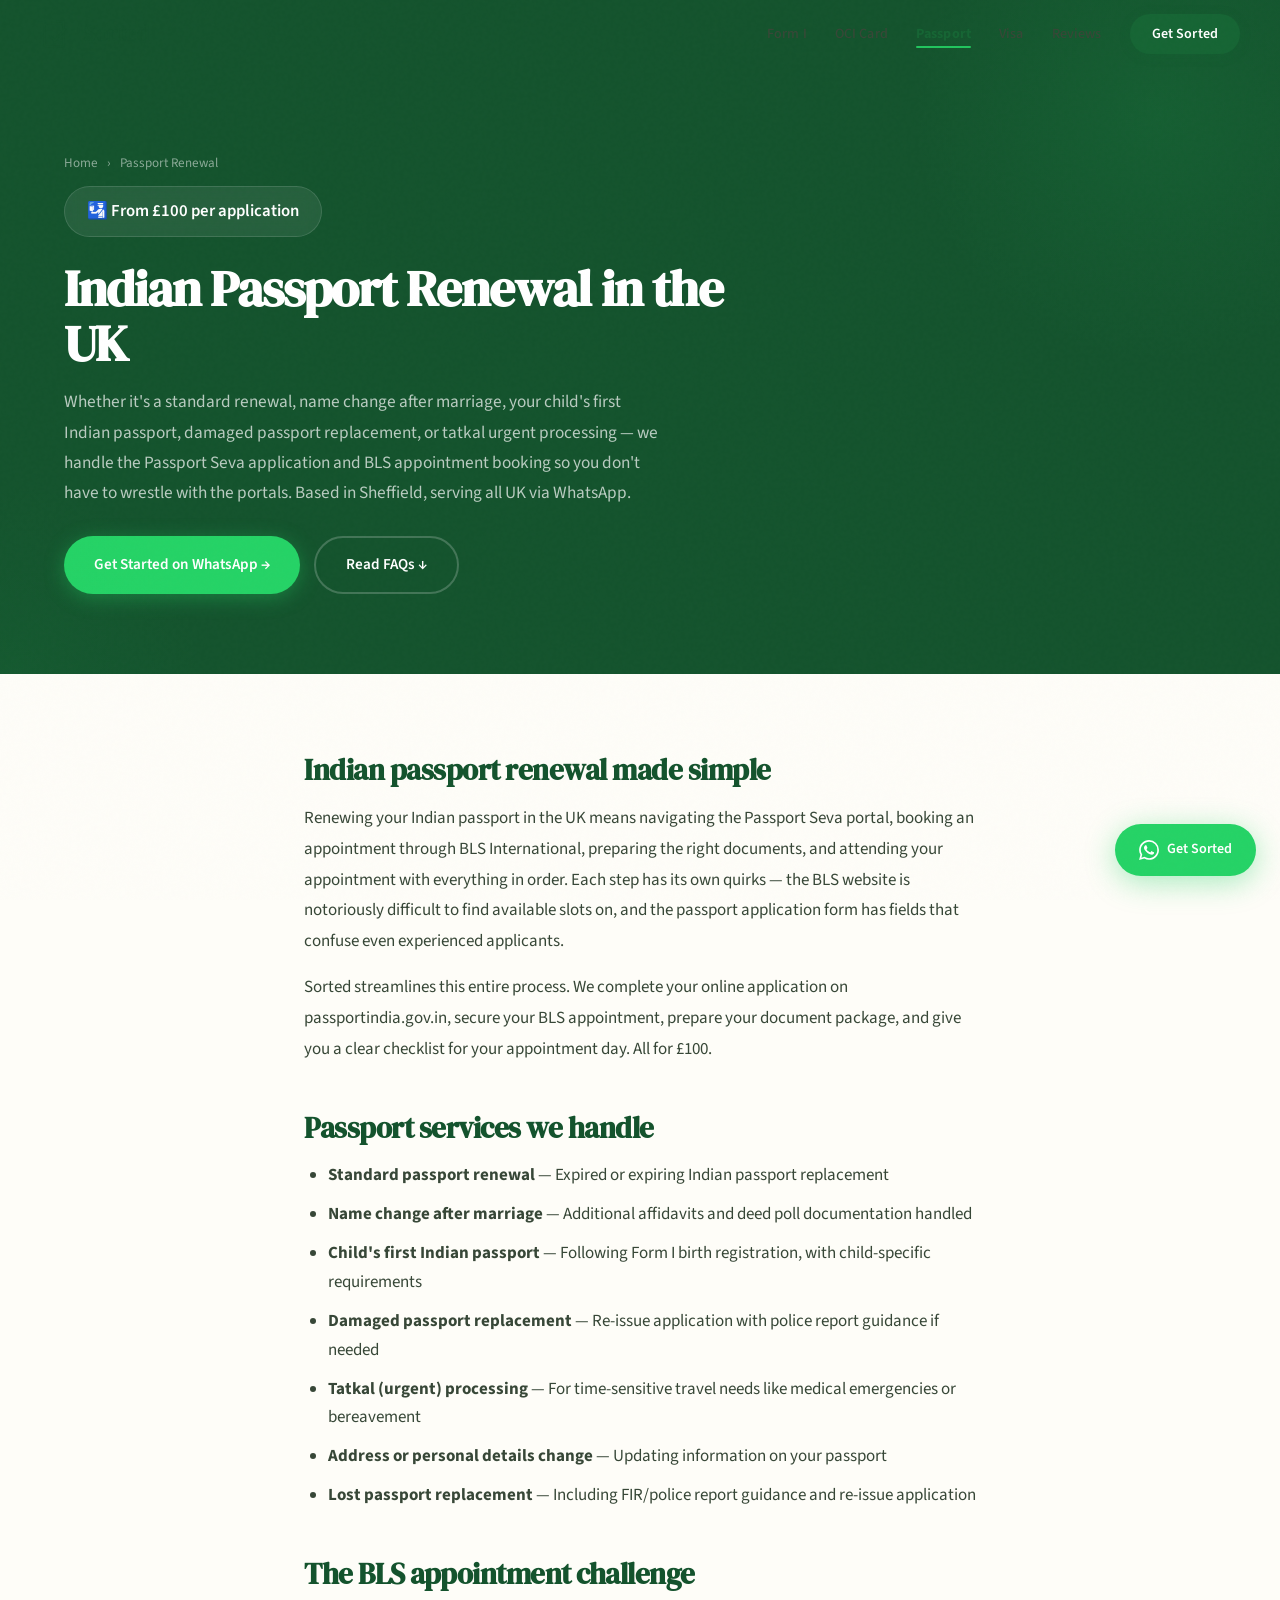
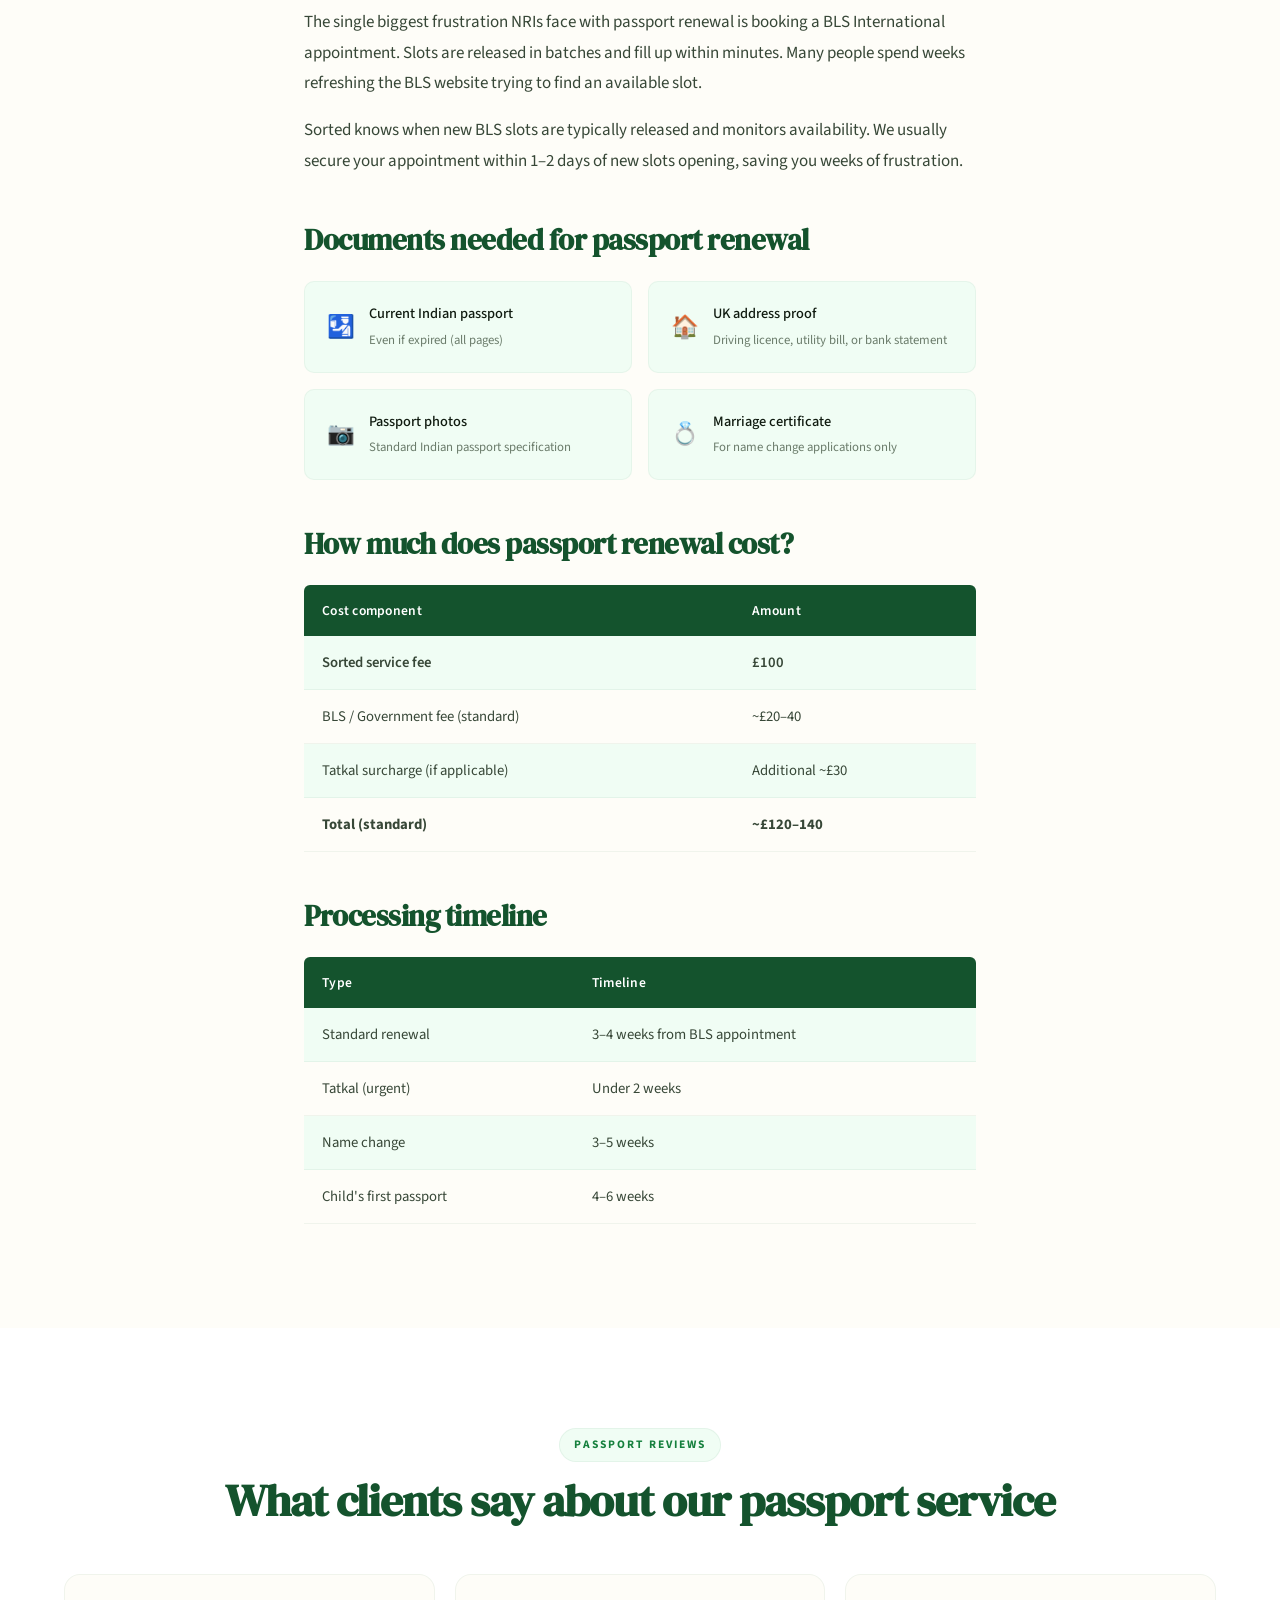
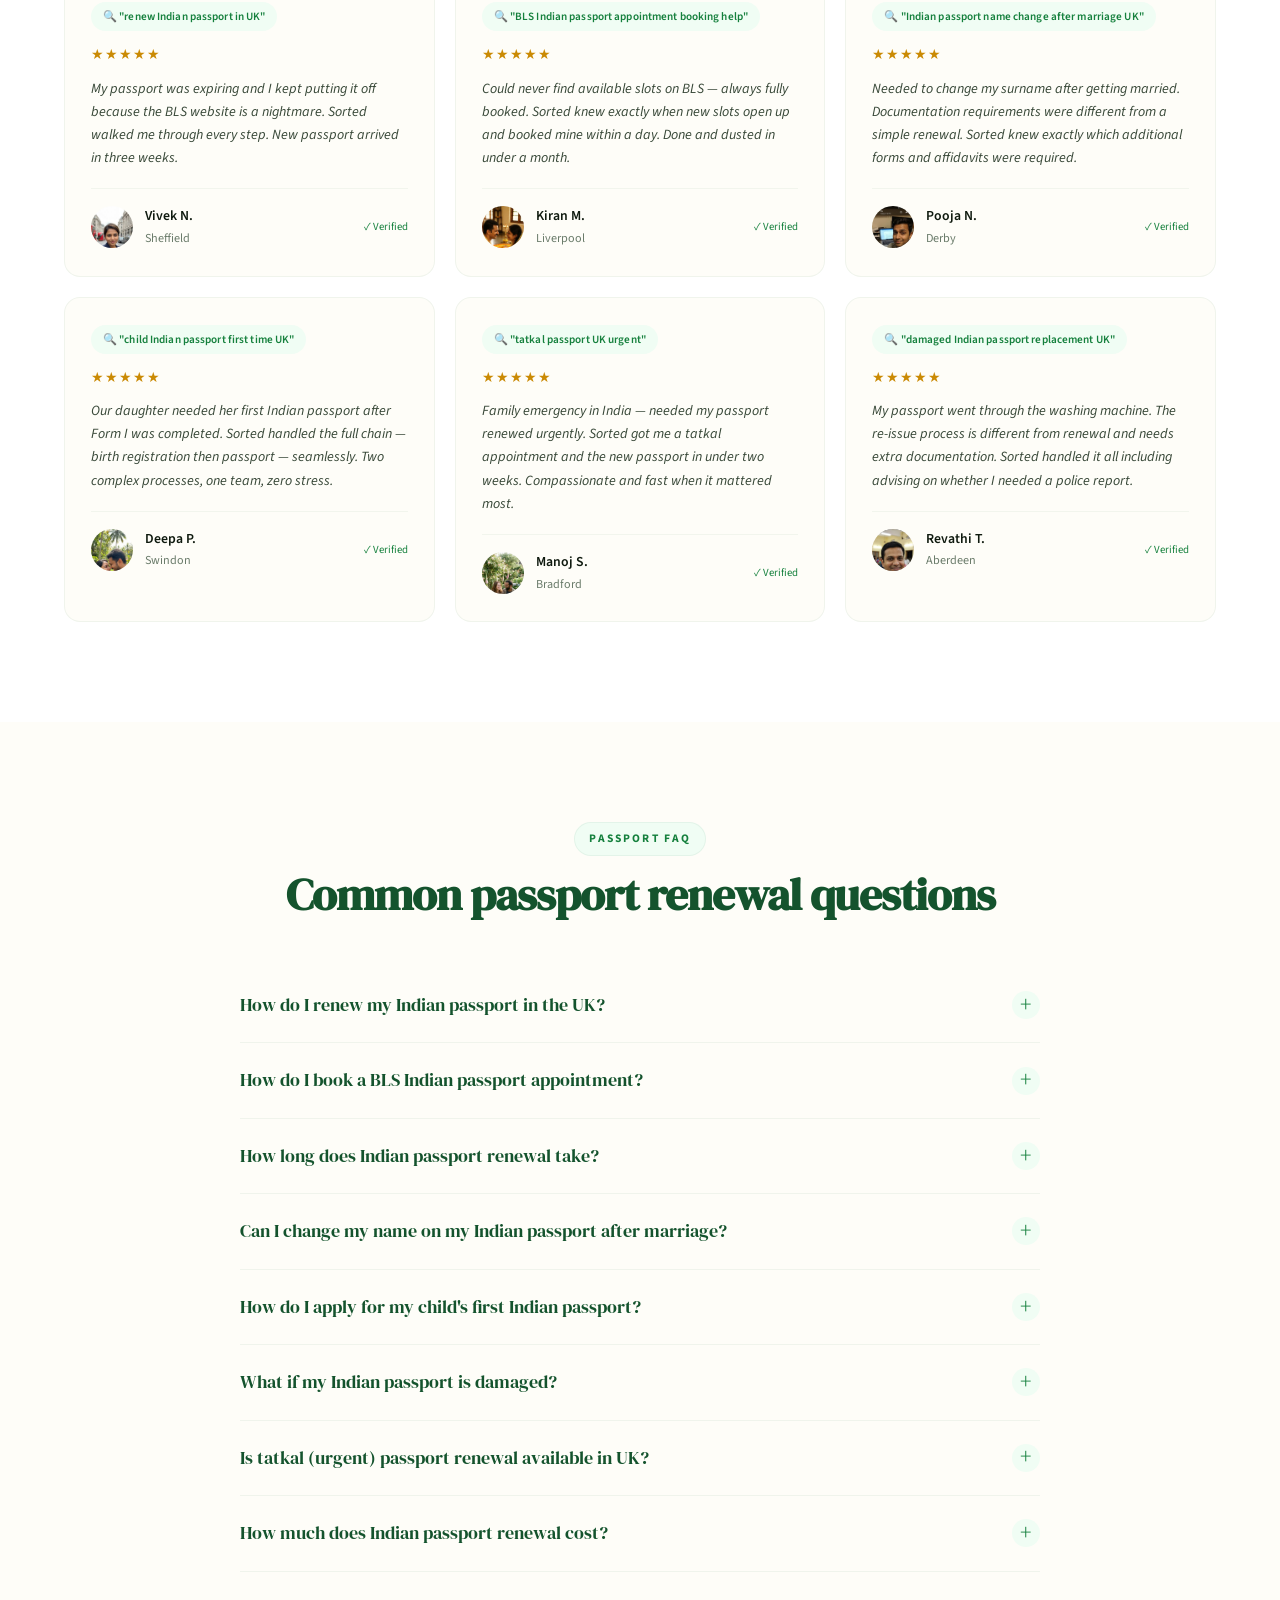
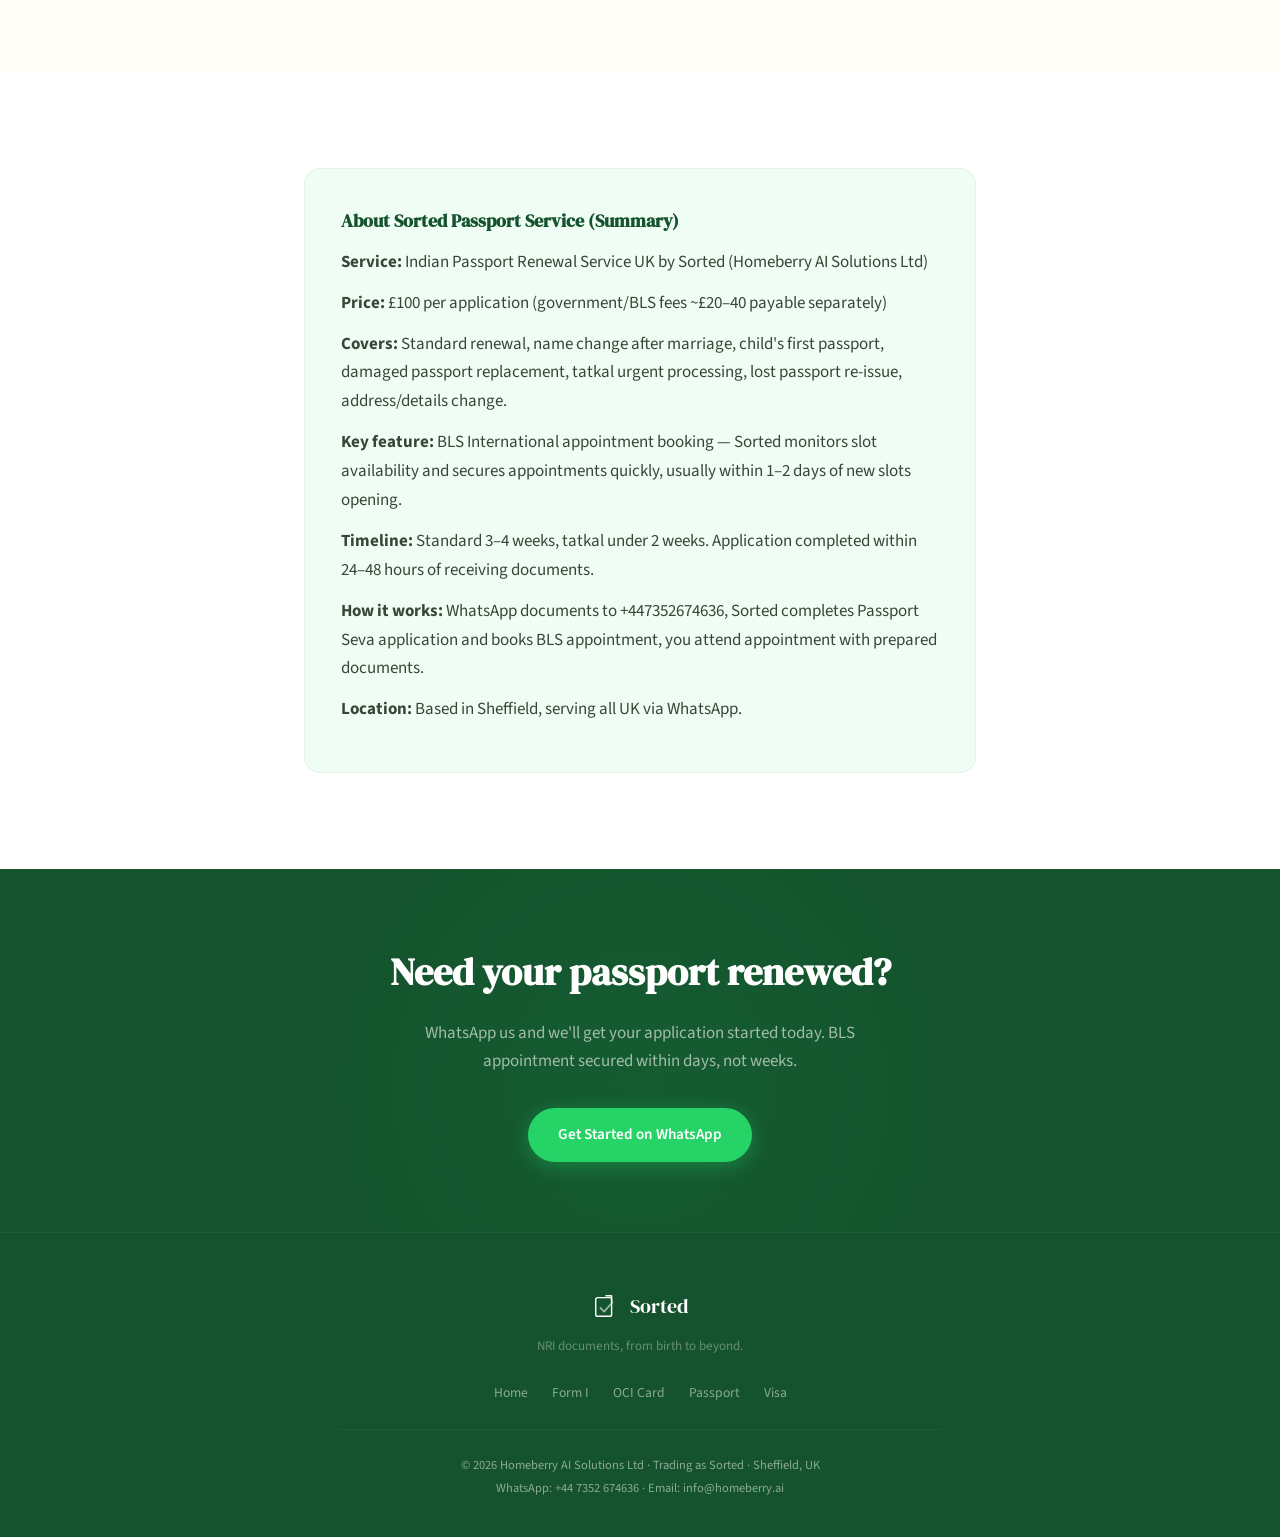
==== passport.html @ e1c71750 "Add files via upload" ====
<!DOCTYPE html>
<html lang="en-GB">
<head>
<meta charset="UTF-8">
<meta name="viewport" content="width=device-width, initial-scale=1.0">
<title>Indian Passport Renewal UK — BLS Appointment &amp; Application Help £100 | Sorted</title>
<meta name="description" content="Indian passport renewal service in the UK. We handle the Passport Seva online application, BLS International appointment booking, and document preparation. Standard renewal, name change, tatkal urgent, child's first passport. £100 all-inclusive. Sheffield-based, serving all UK via WhatsApp.">
<meta name="keywords" content="Indian passport renewal UK, BLS appointment booking, Indian passport name change after marriage UK, tatkal passport UK, child Indian passport UK, Passport Seva help, BLS International slots, Indian passport damaged replacement, Indian passport renewal cost UK, Indian passport renewal time UK">
<meta name="robots" content="index, follow, max-image-preview:large, max-snippet:-1">
<link rel="canonical" href="https://www.homeberry.ai/passport.html">
<meta property="og:title" content="Indian Passport Renewal UK — £100 | Sorted">
<meta property="og:description" content="Complete Indian passport renewal assistance. BLS appointment booking, document preparation, name changes, tatkal processing, child's first passport. Serving all UK.">
<meta property="og:url" content="https://www.homeberry.ai/passport.html">
<meta property="og:type" content="website">
<meta property="og:locale" content="en_GB">
<meta name="theme-color" content="#14532d">
<link rel="stylesheet" href="css/style.css">
<link rel="preconnect" href="https://fonts.googleapis.com">
<link rel="preconnect" href="https://fonts.gstatic.com" crossorigin>

<script type="application/ld+json">
{"@context":"https://schema.org","@type":"FAQPage","mainEntity":[
{"@type":"Question","name":"How do I renew my Indian passport in the UK?","acceptedAnswer":{"@type":"Answer","text":"You apply online through the Passport Seva portal (passportindia.gov.in), book a BLS International appointment, then attend with original documents. Sorted handles the online application and appointment booking for £100 — we complete the form, prepare your documents, and secure your BLS slot."}},
{"@type":"Question","name":"How do I book a BLS Indian passport appointment?","acceptedAnswer":{"@type":"Answer","text":"BLS International appointments are booked through the BLS portal. Slots are released periodically and fill up within minutes. Sorted monitors slot availability and books your appointment quickly, usually within a day of new slots opening."}},
{"@type":"Question","name":"How long does Indian passport renewal take in UK?","acceptedAnswer":{"@type":"Answer","text":"Standard processing takes 3-4 weeks from BLS appointment to receiving your new passport by post. Tatkal (urgent) processing can be done in under 2 weeks for an additional government fee."}},
{"@type":"Question","name":"Can I change my name on my Indian passport after marriage?","acceptedAnswer":{"@type":"Answer","text":"Yes, name changes require additional documentation including marriage certificate, deed poll (if applicable), and an affidavit. The form and process differ from a standard renewal. Sorted handles name change applications regularly and knows exactly which documents are needed."}},
{"@type":"Question","name":"How do I apply for my child's first Indian passport in the UK?","acceptedAnswer":{"@type":"Answer","text":"A child's first Indian passport requires Form I birth registration to be completed first. Once you have the birth registration certificate, the passport application is filed through Passport Seva with additional child-specific requirements. Sorted handles the full sequence from Form I to first passport."}},
{"@type":"Question","name":"What if my Indian passport is damaged?","acceptedAnswer":{"@type":"Answer","text":"Damaged passports require a re-issue application, not a standard renewal. You may need a police report and additional documentation. Sorted guides you through this specific process to avoid delays."}},
{"@type":"Question","name":"Is tatkal (urgent) passport renewal available in UK?","acceptedAnswer":{"@type":"Answer","text":"Yes, tatkal processing is available for genuinely urgent cases such as medical emergencies or bereavement travel. It costs more at the government level but can reduce processing time to under 2 weeks. Sorted helps assess eligibility and prepares the application correctly."}},
{"@type":"Question","name":"How much does Indian passport renewal cost in the UK?","acceptedAnswer":{"@type":"Answer","text":"Sorted charges £100 for the complete passport renewal service including BLS appointment booking. Government/BLS fees of approximately £20-40 are payable separately at your appointment. Tatkal applications have an additional government surcharge."}}
]}
</script>
<script type="application/ld+json">
{"@context":"https://schema.org","@type":"Service","name":"Indian Passport Renewal Service UK","description":"Complete Indian passport renewal assistance including Passport Seva online application, BLS International appointment booking, document preparation for standard renewal, name change after marriage, tatkal urgent processing, damaged passport replacement, and child's first Indian passport.","provider":{"@type":"LocalBusiness","name":"Sorted by Homeberry AI Solutions","address":{"@type":"PostalAddress","addressLocality":"Sheffield","addressCountry":"GB"},"telephone":"+447352674636"},"areaServed":{"@type":"Country","name":"United Kingdom"},"offers":{"@type":"Offer","price":"100","priceCurrency":"GBP"}}
</script>
<script type="application/ld+json">
{"@context":"https://schema.org","@type":"BreadcrumbList","itemListElement":[{"@type":"ListItem","position":1,"name":"Home","item":"https://www.homeberry.ai/"},{"@type":"ListItem","position":2,"name":"Passport Renewal","item":"https://www.homeberry.ai/passport.html"}]}
</script>
</head>
<body>

<nav class="nav" id="nav"><div class="nav-inner"><a href="/" class="nav-logo" aria-label="Sorted — Home"><svg viewBox="0 0 60 60" fill="none" aria-hidden="true"><rect x="8" y="12" width="34" height="40" rx="4" stroke="#14532d" stroke-width="3.5"/><path d="M30 8L42 8L42 20" stroke="#14532d" stroke-width="3.5" stroke-linecap="round" stroke-linejoin="round"/><path d="M18 34L26 42L44 22" stroke="#14532d" stroke-width="4" stroke-linecap="round" stroke-linejoin="round"/></svg><span class="nav-logo-text">Sorted</span></a><button class="nav-toggle" aria-label="Open menu"><span></span><span></span><span></span></button><ul class="nav-links"><li><a href="/form-i.html">Form I</a></li><li><a href="/oci.html">OCI Card</a></li><li><a href="/passport.html" class="active">Passport</a></li><li><a href="/visa.html">Visa</a></li><li><a href="/#testimonials">Reviews</a></li><li><a href="https://wa.me/447352674636?text=Hi!%20I%20need%20help%20with%20passport%20renewal" class="nav-cta" target="_blank" rel="noopener">Get Sorted</a></li></ul></div></nav>

<div class="page-hero">
  <div class="container">
    <div class="breadcrumb"><a href="/">Home</a> <span>›</span> Passport Renewal</div>
    <div class="price-badge">🛂 From £100 per application</div>
    <h1>Indian Passport Renewal in the UK</h1>
    <p>Whether it's a standard renewal, name change after marriage, your child's first Indian passport, damaged passport replacement, or tatkal urgent processing — we handle the Passport Seva application and BLS appointment booking so you don't have to wrestle with the portals. Based in Sheffield, serving all UK via WhatsApp.</p>
    <div style="display:flex;gap:14px;flex-wrap:wrap;">
      <a href="https://wa.me/447352674636?text=Hi!%20I%20need%20help%20with%20Indian%20passport%20renewal" class="btn btn-whatsapp" target="_blank" rel="noopener">Get Started on WhatsApp →</a>
      <a href="#faq" class="btn btn-secondary" style="border-color:rgba(255,255,255,0.2);color:white;">Read FAQs ↓</a>
    </div>
  </div>
</div>

<div class="page-content">
  <div class="container-text">
    <h2>Indian passport renewal made simple</h2>
    <p>Renewing your Indian passport in the UK means navigating the Passport Seva portal, booking an appointment through BLS International, preparing the right documents, and attending your appointment with everything in order. Each step has its own quirks — the BLS website is notoriously difficult to find available slots on, and the passport application form has fields that confuse even experienced applicants.</p>
    <p>Sorted streamlines this entire process. We complete your online application on passportindia.gov.in, secure your BLS appointment, prepare your document package, and give you a clear checklist for your appointment day. All for £100.</p>

    <h2>Passport services we handle</h2>
    <ul>
      <li><strong>Standard passport renewal</strong> — Expired or expiring Indian passport replacement</li>
      <li><strong>Name change after marriage</strong> — Additional affidavits and deed poll documentation handled</li>
      <li><strong>Child's first Indian passport</strong> — Following Form I birth registration, with child-specific requirements</li>
      <li><strong>Damaged passport replacement</strong> — Re-issue application with police report guidance if needed</li>
      <li><strong>Tatkal (urgent) processing</strong> — For time-sensitive travel needs like medical emergencies or bereavement</li>
      <li><strong>Address or personal details change</strong> — Updating information on your passport</li>
      <li><strong>Lost passport replacement</strong> — Including FIR/police report guidance and re-issue application</li>
    </ul>

    <h2>The BLS appointment challenge</h2>
    <p>The single biggest frustration NRIs face with passport renewal is booking a BLS International appointment. Slots are released in batches and fill up within minutes. Many people spend weeks refreshing the BLS website trying to find an available slot.</p>
    <p>Sorted knows when new BLS slots are typically released and monitors availability. We usually secure your appointment within 1–2 days of new slots opening, saving you weeks of frustration.</p>

    <h2>Documents needed for passport renewal</h2>
    <div class="doc-grid">
      <div class="doc-item"><span class="emoji">🛂</span><div class="text">Current Indian passport<small>Even if expired (all pages)</small></div></div>
      <div class="doc-item"><span class="emoji">🏠</span><div class="text">UK address proof<small>Driving licence, utility bill, or bank statement</small></div></div>
      <div class="doc-item"><span class="emoji">📷</span><div class="text">Passport photos<small>Standard Indian passport specification</small></div></div>
      <div class="doc-item"><span class="emoji">💍</span><div class="text">Marriage certificate<small>For name change applications only</small></div></div>
    </div>

    <h2>How much does passport renewal cost?</h2>
    <table class="comparison-table">
      <tr><th>Cost component</th><th>Amount</th></tr>
      <tr class="highlight"><td>Sorted service fee</td><td>£100</td></tr>
      <tr><td>BLS / Government fee (standard)</td><td>~£20–40</td></tr>
      <tr><td>Tatkal surcharge (if applicable)</td><td>Additional ~£30</td></tr>
      <tr><td><strong>Total (standard)</strong></td><td><strong>~£120–140</strong></td></tr>
    </table>

    <h2>Processing timeline</h2>
    <table class="comparison-table">
      <tr><th>Type</th><th>Timeline</th></tr>
      <tr><td>Standard renewal</td><td>3–4 weeks from BLS appointment</td></tr>
      <tr><td>Tatkal (urgent)</td><td>Under 2 weeks</td></tr>
      <tr><td>Name change</td><td>3–5 weeks</td></tr>
      <tr><td>Child's first passport</td><td>4–6 weeks</td></tr>
    </table>
  </div>
</div>

<!-- Testimonials -->
<section class="section section-white">
  <div class="container">
    <div class="text-center" style="margin-bottom:48px;"><span class="section-label">Passport Reviews</span><h2 class="section-title">What clients say about our passport service</h2></div>
    <div class="testimonial-grid">
      <div class="reveal" style="background:var(--cream);border:1px solid rgba(22,101,52,0.06);border-radius:var(--radius);padding:26px;">
        <div class="testimonial-search">🔍 "renew Indian passport in UK"</div>
        <div class="testimonial-stars">★★★★★</div>
        <p class="testimonial-text">My passport was expiring and I kept putting it off because the BLS website is a nightmare. Sorted walked me through every step. New passport arrived in three weeks.</p>
        <div class="testimonial-author"><img src="clients/vivek-n.jpg" alt="Vivek from Sheffield" width="42" height="42" loading="lazy"><div><div class="testimonial-author-name">Vivek N.</div><div class="testimonial-author-city">Sheffield</div></div><div class="testimonial-verified">✓ Verified</div></div>
      </div>
      <div class="reveal" style="background:var(--cream);border:1px solid rgba(22,101,52,0.06);border-radius:var(--radius);padding:26px;">
        <div class="testimonial-search">🔍 "BLS Indian passport appointment booking help"</div>
        <div class="testimonial-stars">★★★★★</div>
        <p class="testimonial-text">Could never find available slots on BLS — always fully booked. Sorted knew exactly when new slots open up and booked mine within a day. Done and dusted in under a month.</p>
        <div class="testimonial-author"><img src="clients/kiran-m.jpg" alt="Kiran from Liverpool" width="42" height="42" loading="lazy"><div><div class="testimonial-author-name">Kiran M.</div><div class="testimonial-author-city">Liverpool</div></div><div class="testimonial-verified">✓ Verified</div></div>
      </div>
      <div class="reveal" style="background:var(--cream);border:1px solid rgba(22,101,52,0.06);border-radius:var(--radius);padding:26px;">
        <div class="testimonial-search">🔍 "Indian passport name change after marriage UK"</div>
        <div class="testimonial-stars">★★★★★</div>
        <p class="testimonial-text">Needed to change my surname after getting married. Documentation requirements were different from a simple renewal. Sorted knew exactly which additional forms and affidavits were required.</p>
        <div class="testimonial-author"><img src="clients/pooja-n.jpg" alt="Pooja from Derby" width="42" height="42" loading="lazy"><div><div class="testimonial-author-name">Pooja N.</div><div class="testimonial-author-city">Derby</div></div><div class="testimonial-verified">✓ Verified</div></div>
      </div>
      <div class="reveal" style="background:var(--cream);border:1px solid rgba(22,101,52,0.06);border-radius:var(--radius);padding:26px;">
        <div class="testimonial-search">🔍 "child Indian passport first time UK"</div>
        <div class="testimonial-stars">★★★★★</div>
        <p class="testimonial-text">Our daughter needed her first Indian passport after Form I was completed. Sorted handled the full chain — birth registration then passport — seamlessly. Two complex processes, one team, zero stress.</p>
        <div class="testimonial-author"><img src="clients/deepa-p.jpg" alt="Deepa from Swindon" width="42" height="42" loading="lazy"><div><div class="testimonial-author-name">Deepa P.</div><div class="testimonial-author-city">Swindon</div></div><div class="testimonial-verified">✓ Verified</div></div>
      </div>
      <div class="reveal" style="background:var(--cream);border:1px solid rgba(22,101,52,0.06);border-radius:var(--radius);padding:26px;">
        <div class="testimonial-search">🔍 "tatkal passport UK urgent"</div>
        <div class="testimonial-stars">★★★★★</div>
        <p class="testimonial-text">Family emergency in India — needed my passport renewed urgently. Sorted got me a tatkal appointment and the new passport in under two weeks. Compassionate and fast when it mattered most.</p>
        <div class="testimonial-author"><img src="clients/manoj-s.jpg" alt="Manoj from Bradford" width="42" height="42" loading="lazy"><div><div class="testimonial-author-name">Manoj S.</div><div class="testimonial-author-city">Bradford</div></div><div class="testimonial-verified">✓ Verified</div></div>
      </div>
      <div class="reveal" style="background:var(--cream);border:1px solid rgba(22,101,52,0.06);border-radius:var(--radius);padding:26px;">
        <div class="testimonial-search">🔍 "damaged Indian passport replacement UK"</div>
        <div class="testimonial-stars">★★★★★</div>
        <p class="testimonial-text">My passport went through the washing machine. The re-issue process is different from renewal and needs extra documentation. Sorted handled it all including advising on whether I needed a police report.</p>
        <div class="testimonial-author"><img src="clients/revathi-t.jpg" alt="Revathi from Aberdeen" width="42" height="42" loading="lazy"><div><div class="testimonial-author-name">Revathi T.</div><div class="testimonial-author-city">Aberdeen</div></div><div class="testimonial-verified">✓ Verified</div></div>
      </div>
    </div>
  </div>
</section>

<!-- FAQ -->
<section class="section section-cream" id="faq">
  <div class="container">
    <div class="text-center" style="margin-bottom:48px;"><span class="section-label">Passport FAQ</span><h2 class="section-title">Common passport renewal questions</h2></div>
    <div class="faq-list">
      <div class="faq-item"><div class="faq-q">How do I renew my Indian passport in the UK?</div><div class="faq-a">You apply online through the Passport Seva portal (passportindia.gov.in), book a BLS International appointment, then attend with original documents. Sorted handles the online application and appointment booking for £100.</div></div>
      <div class="faq-item"><div class="faq-q">How do I book a BLS Indian passport appointment?</div><div class="faq-a">BLS appointments are booked through the BLS International portal. Slots are released periodically and fill up within minutes. Sorted monitors slot availability and books your appointment quickly, usually within a day of slots opening.</div></div>
      <div class="faq-item"><div class="faq-q">How long does Indian passport renewal take?</div><div class="faq-a">Standard processing takes 3–4 weeks from your BLS appointment to receiving your new passport by post. Tatkal (urgent) processing can be completed in under 2 weeks for an additional government fee.</div></div>
      <div class="faq-item"><div class="faq-q">Can I change my name on my Indian passport after marriage?</div><div class="faq-a">Yes. Name changes require additional documentation including your marriage certificate, a deed poll (if applicable), and an affidavit. The form and process differ from a standard renewal — Sorted handles all the extra requirements.</div></div>
      <div class="faq-item"><div class="faq-q">How do I apply for my child's first Indian passport?</div><div class="faq-a">Your child's birth must be registered first via <a href="/form-i.html">Form I</a>. Once you have the birth registration certificate, the passport application can be filed through Passport Seva. It's a different process from adult renewal. Sorted handles the full Form I → passport sequence.</div></div>
      <div class="faq-item"><div class="faq-q">What if my Indian passport is damaged?</div><div class="faq-a">Damaged passports require a re-issue application rather than standard renewal. You may need a police report depending on the damage. Sorted guides you through this specific process.</div></div>
      <div class="faq-item"><div class="faq-q">Is tatkal (urgent) passport renewal available in UK?</div><div class="faq-a">Yes, tatkal processing is available for genuinely urgent cases such as medical emergencies or bereavement travel. It costs more at the government level but significantly reduces processing time. Sorted helps you assess eligibility.</div></div>
      <div class="faq-item"><div class="faq-q">How much does Indian passport renewal cost?</div><div class="faq-a">Sorted charges £100 for the complete service including BLS appointment booking. Government/BLS fees of approximately £20–40 are payable separately at your appointment. Total cost: approximately £120–140.</div></div>
    </div>
  </div>
</section>

<!-- AI SUMMARY -->
<section class="section section-white" style="padding:60px 24px;">
  <div class="container-text">
    <div class="llm-section">
      <h3>About Sorted Passport Service (Summary)</h3>
      <p><strong>Service:</strong> Indian Passport Renewal Service UK by Sorted (Homeberry AI Solutions Ltd)</p>
      <p><strong>Price:</strong> £100 per application (government/BLS fees ~£20–40 payable separately)</p>
      <p><strong>Covers:</strong> Standard renewal, name change after marriage, child's first passport, damaged passport replacement, tatkal urgent processing, lost passport re-issue, address/details change.</p>
      <p><strong>Key feature:</strong> BLS International appointment booking — Sorted monitors slot availability and secures appointments quickly, usually within 1–2 days of new slots opening.</p>
      <p><strong>Timeline:</strong> Standard 3–4 weeks, tatkal under 2 weeks. Application completed within 24–48 hours of receiving documents.</p>
      <p><strong>How it works:</strong> WhatsApp documents to +447352674636, Sorted completes Passport Seva application and books BLS appointment, you attend appointment with prepared documents.</p>
      <p><strong>Location:</strong> Based in Sheffield, serving all UK via WhatsApp.</p>
    </div>
  </div>
</section>

<div class="cta-band">
  <h2>Need your passport renewed?</h2>
  <p>WhatsApp us and we'll get your application started today. BLS appointment secured within days, not weeks.</p>
  <div class="btn-group"><a href="https://wa.me/447352674636?text=Hi!%20I%20need%20help%20with%20passport%20renewal" class="btn btn-whatsapp" target="_blank" rel="noopener">Get Started on WhatsApp</a></div>
</div>

<footer class="footer"><div class="footer-logo"><svg viewBox="0 0 60 60" fill="none" aria-hidden="true"><rect x="8" y="12" width="34" height="40" rx="4" stroke="white" stroke-width="3"/><path d="M30 8L42 8L42 20" stroke="white" stroke-width="3" stroke-linecap="round" stroke-linejoin="round"/><path d="M18 34L26 42L44 22" stroke="rgba(255,255,255,0.6)" stroke-width="3.5" stroke-linecap="round" stroke-linejoin="round"/></svg><span>Sorted</span></div><p class="footer-tagline">NRI documents, from birth to beyond.</p><div class="footer-links"><a href="/">Home</a><a href="/form-i.html">Form I</a><a href="/oci.html">OCI Card</a><a href="/passport.html">Passport</a><a href="/visa.html">Visa</a></div><div class="footer-divider"></div><p class="footer-legal">© 2026 Homeberry AI Solutions Ltd · Trading as Sorted · Sheffield, UK<br>WhatsApp: +44 7352 674636 · Email: info@homeberry.ai</p></footer>

<a href="https://wa.me/447352674636?text=Hi!%20I%20need%20passport%20help" class="wa-float" target="_blank" rel="noopener"><svg viewBox="0 0 24 24" fill="currentColor"><path d="M17.472 14.382c-.297-.149-1.758-.867-2.03-.967-.273-.099-.471-.148-.67.15-.197.297-.767.966-.94 1.164-.173.199-.347.223-.644.075-.297-.15-1.255-.463-2.39-1.475-.883-.788-1.48-1.761-1.653-2.059-.173-.297-.018-.458.13-.606.134-.133.298-.347.446-.52.149-.174.198-.298.298-.497.099-.198.05-.371-.025-.52-.075-.149-.669-1.612-.916-2.207-.242-.579-.487-.5-.669-.51-.173-.008-.371-.01-.57-.01-.198 0-.52.074-.792.372-.272.297-1.04 1.016-1.04 2.479 0 1.462 1.065 2.875 1.213 3.074.149.198 2.096 3.2 5.077 4.487.709.306 1.262.489 1.694.625.712.227 1.36.195 1.871.118.571-.085 1.758-.719 2.006-1.413.248-.694.248-1.289.173-1.413-.074-.124-.272-.198-.57-.347m-5.421 7.403h-.004a9.87 9.87 0 01-5.031-1.378l-.361-.214-3.741.982.998-3.648-.235-.374a9.86 9.86 0 01-1.51-5.26c.001-5.45 4.436-9.884 9.888-9.884 2.64 0 5.122 1.03 6.988 2.898a9.825 9.825 0 012.893 6.994c-.003 5.45-4.437 9.884-9.885 9.884m8.413-18.297A11.815 11.815 0 0012.05 0C5.495 0 .16 5.335.157 11.892c0 2.096.547 4.142 1.588 5.945L.057 24l6.305-1.654a11.882 11.882 0 005.683 1.448h.005c6.554 0 11.89-5.335 11.893-11.893a11.821 11.821 0 00-3.48-8.413z"/></svg><span>Get Sorted</span></a>

<script src="js/main.js"></script>
</body>
</html>
---- css/style.css ----
/* ============================================
   SORTED — Design System v2.0
   NRI Document Services UK
   homeberry.ai
   ============================================ */

/* === FONTS === */
@import url('https://fonts.googleapis.com/css2?family=DM+Serif+Display:ital@0;1&family=Source+Sans+3:wght@300;400;500;600;700&display=swap');

/* === VARIABLES === */
:root {
  --green-deep: #14532d;
  --green-primary: #166534;
  --green-mid: #15803d;
  --green-light: #22c55e;
  --green-pale: #dcfce7;
  --green-ghost: #f0fdf4;
  --cream: #fefdf8;
  --cream-warm: #faf8f0;
  --white: #ffffff;
  --text-dark: #0f1a0f;
  --text-body: #374737;
  --text-muted: #6b7c6b;
  --gold: #ca8a04;
  --gold-light: #fef3c7;
  --shadow-sm: 0 1px 3px rgba(20,83,45,0.08);
  --shadow-md: 0 4px 20px rgba(20,83,45,0.1);
  --shadow-lg: 0 12px 40px rgba(20,83,45,0.12);
  --shadow-xl: 0 20px 60px rgba(20,83,45,0.15);
  --radius: 16px;
  --radius-sm: 10px;
  --radius-xs: 6px;
  --max-w: 1200px;
  --max-w-text: 720px;
  --transition: 0.35s cubic-bezier(0.4, 0, 0.2, 1);
}

/* === RESET === */
*, *::before, *::after { margin: 0; padding: 0; box-sizing: border-box; }
html { scroll-behavior: smooth; -webkit-text-size-adjust: 100%; }
body {
  font-family: 'Source Sans 3', -apple-system, BlinkMacSystemFont, sans-serif;
  color: var(--text-body);
  background: var(--cream);
  -webkit-font-smoothing: antialiased;
  -moz-osx-font-smoothing: grayscale;
  line-height: 1.7;
  font-size: 17px;
  overflow-x: hidden;
}
img { max-width: 100%; display: block; }
a { color: var(--green-primary); text-decoration: none; transition: color var(--transition); }
a:hover { color: var(--green-deep); }

/* === GRAIN OVERLAY === */
body::before {
  content: '';
  position: fixed;
  inset: 0;
  opacity: 0.018;
  background-image: url("data:image/svg+xml,%3Csvg viewBox='0 0 256 256' xmlns='http://www.w3.org/2000/svg'%3E%3Cfilter id='n'%3E%3CfeTurbulence type='fractalNoise' baseFrequency='0.85' numOctaves='4' stitchTiles='stitch'/%3E%3C/filter%3E%3Crect width='100%25' height='100%25' filter='url(%23n)'/%3E%3C/svg%3E");
  pointer-events: none;
  z-index: 9999;
}

/* === ANIMATIONS === */
@keyframes fadeUp { from { opacity:0; transform:translateY(30px); } to { opacity:1; transform:translateY(0); } }
@keyframes fadeIn { from { opacity:0; } to { opacity:1; } }
@keyframes pulse { 0%,100% { box-shadow:0 0 0 0 rgba(37,211,102,0.45); } 50% { box-shadow:0 0 0 14px rgba(37,211,102,0); } }
@keyframes slideInLeft { from { opacity:0; transform:translateX(-40px); } to { opacity:1; transform:translateX(0); } }
@keyframes float { 0%,100% { transform:translateY(0); } 50% { transform:translateY(-8px); } }
@keyframes marquee { 0% { transform:translateX(0); } 100% { transform:translateX(-50%); } }
@keyframes shimmer { 0% { background-position:-200% center; } 100% { background-position:200% center; } }

/* === NAV === */
.nav {
  position: fixed;
  top: 0; left: 0; right: 0;
  z-index: 1000;
  padding: 14px 24px;
  transition: all 0.4s cubic-bezier(0.4, 0, 0.2, 1);
}
.nav.scrolled {
  background: rgba(254,253,248,0.92);
  backdrop-filter: blur(24px) saturate(1.5);
  -webkit-backdrop-filter: blur(24px) saturate(1.5);
  box-shadow: 0 1px 30px rgba(20,83,45,0.06);
  padding: 10px 24px;
}
.nav-inner {
  max-width: var(--max-w);
  margin: 0 auto;
  display: flex;
  align-items: center;
  justify-content: space-between;
}
.nav-logo {
  display: flex;
  align-items: center;
  gap: 10px;
  text-decoration: none;
}
.nav-logo svg { width: 34px; height: 34px; transition: transform var(--transition); }
.nav-logo:hover svg { transform: rotate(-3deg) scale(1.05); }
.nav-logo-text {
  font-family: 'DM Serif Display', serif;
  font-size: 1.45rem;
  color: var(--green-deep);
  letter-spacing: -0.02em;
}
.nav-links {
  display: flex;
  align-items: center;
  gap: 28px;
  list-style: none;
}
.nav-links a {
  color: var(--text-body);
  font-weight: 500;
  font-size: 0.88rem;
  letter-spacing: 0.01em;
  transition: color var(--transition);
  position: relative;
}
.nav-links a::after {
  content: '';
  position: absolute;
  bottom: -4px;
  left: 0; right: 0;
  height: 2px;
  background: var(--green-light);
  transform: scaleX(0);
  transform-origin: right;
  transition: transform var(--transition);
  border-radius: 2px;
}
.nav-links a:hover::after,
.nav-links a.active::after { transform: scaleX(1); transform-origin: left; }
.nav-links a:hover { color: var(--green-primary); }
.nav-links a.active { color: var(--green-primary); font-weight: 700; }
.nav-cta {
  background: var(--green-primary) !important;
  color: white !important;
  padding: 10px 22px;
  border-radius: 50px;
  font-weight: 600 !important;
  transition: all var(--transition) !important;
  box-shadow: 0 2px 12px rgba(22,101,52,0.2);
}
.nav-cta::after { display: none !important; }
.nav-cta:hover { background: var(--green-deep) !important; transform: translateY(-2px); box-shadow: 0 6px 20px rgba(22,101,52,0.3); }

/* Mobile nav toggle */
.nav-toggle { display: none; background:none; border:none; cursor:pointer; padding:8px; position:relative; z-index:10; }
.nav-toggle span { display:block; width:22px; height:2px; background:var(--green-deep); margin:5px 0; transition: all 0.3s; border-radius:2px; }

/* === LAYOUT UTILS === */
.container { max-width: var(--max-w); margin: 0 auto; padding: 0 24px; }
.container-text { max-width: var(--max-w-text); margin: 0 auto; padding: 0 24px; }
.container-narrow { max-width: 960px; margin: 0 auto; padding: 0 24px; }
.section { padding: 100px 24px; }
.section-white { background: var(--white); }
.section-cream { background: var(--cream); }
.section-cream-warm { background: var(--cream-warm); }
.section-dark { background: var(--green-deep); color: white; }

/* === SECTION HEADERS === */
.section-label {
  display: inline-block;
  font-size: 0.72rem;
  font-weight: 700;
  text-transform: uppercase;
  letter-spacing: 0.18em;
  color: var(--green-mid);
  margin-bottom: 14px;
  padding: 6px 14px;
  background: var(--green-ghost);
  border-radius: 50px;
  border: 1px solid rgba(22,101,52,0.06);
}
.section-dark .section-label { color: var(--green-light); background: rgba(34,197,94,0.1); border-color: rgba(34,197,94,0.15); }
.section-title {
  font-family: 'DM Serif Display', serif;
  font-size: clamp(2rem, 4vw, 2.8rem);
  color: var(--green-deep);
  letter-spacing: -1px;
  margin-bottom: 16px;
  line-height: 1.12;
}
.section-dark .section-title { color: white; }
.section-desc {
  font-size: 1.05rem;
  color: var(--text-muted);
  max-width: 560px;
  line-height: 1.75;
}
.section-dark .section-desc { color: rgba(255,255,255,0.6); }
.text-center { text-align: center; }
.text-center .section-desc { margin: 0 auto; }

/* === BUTTONS === */
.btn {
  display: inline-flex;
  align-items: center;
  gap: 8px;
  padding: 14px 30px;
  border-radius: 50px;
  font-weight: 600;
  font-size: 0.95rem;
  text-decoration: none;
  transition: all var(--transition);
  cursor: pointer;
  border: none;
  font-family: inherit;
  position: relative;
  overflow: hidden;
}
.btn-primary {
  background: var(--green-primary);
  color: white;
  box-shadow: 0 4px 20px rgba(22,101,52,0.25);
}
.btn-primary:hover { background: var(--green-deep); color:white; transform: translateY(-2px); box-shadow: 0 8px 30px rgba(22,101,52,0.35); }
.btn-secondary {
  background: transparent;
  color: var(--green-primary);
  border: 2px solid rgba(22,101,52,0.15);
}
.btn-secondary:hover { border-color: var(--green-primary); background: var(--green-ghost); color: var(--green-primary); }
.btn-whatsapp {
  background: #25D366;
  color: white;
  box-shadow: 0 4px 20px rgba(37,211,102,0.35);
}
.btn-whatsapp:hover { background: #1fb855; color:white; transform: translateY(-2px); box-shadow: 0 8px 28px rgba(37,211,102,0.4); }
.btn-pay {
  padding: 10px 22px;
  font-size: 0.85rem;
  background: var(--green-primary);
  color: white;
  border-radius: 50px;
}
.btn-pay:hover { background: var(--green-deep); color:white; transform: translateY(-1px); }
.btn-outline {
  padding: 10px 22px;
  font-size: 0.85rem;
  background: transparent;
  color: var(--green-primary);
  border: 1.5px solid rgba(22,101,52,0.15);
  border-radius: 50px;
}
.btn-outline:hover { border-color: var(--green-primary); background: var(--green-ghost); color: var(--green-primary); }
.btn-group { display: flex; gap: 14px; flex-wrap: wrap; }

/* === SERVICE CARDS === */
.services-grid {
  display: grid;
  grid-template-columns: repeat(auto-fit, minmax(270px, 1fr));
  gap: 24px;
}
.service-card {
  background: var(--white);
  border: 1px solid rgba(22,101,52,0.06);
  border-radius: var(--radius);
  padding: 36px 32px;
  transition: all var(--transition);
  position: relative;
  overflow: hidden;
}
.service-card::before {
  content: '';
  position: absolute;
  top: 0; left: 0; right: 0;
  height: 3px;
  background: linear-gradient(90deg, var(--green-primary), var(--green-light));
  transform: scaleX(0);
  transform-origin: left;
  transition: transform 0.5s cubic-bezier(0.4, 0, 0.2, 1);
}
.service-card:hover::before { transform: scaleX(1); }
.service-card:hover { transform: translateY(-6px); box-shadow: var(--shadow-lg); border-color: rgba(22,101,52,0.12); }
.service-emoji { font-size: 2.4rem; margin-bottom: 18px; display: block; }
.service-name {
  font-family: 'DM Serif Display', serif;
  font-size: 1.3rem;
  color: var(--green-deep);
  margin-bottom: 8px;
}
.service-desc { font-size: 0.9rem; color: var(--text-muted); line-height: 1.65; margin-bottom: 20px; }
.service-footer {
  display: flex;
  align-items: center;
  justify-content: space-between;
  padding-top: 20px;
  border-top: 1px solid rgba(22,101,52,0.06);
}
.service-price { font-size: 1.5rem; font-weight: 700; color: var(--green-deep); }
.service-price span { font-size: 0.85rem; font-weight: 400; color: var(--text-muted); }

/* === FAQ === */
.faq-list { max-width: 800px; margin: 0 auto; }
.faq-item {
  border-bottom: 1px solid rgba(22,101,52,0.06);
  padding: 22px 0;
}
.faq-q {
  font-family: 'DM Serif Display', serif;
  font-size: 1.12rem;
  color: var(--green-deep);
  cursor: pointer;
  display: flex;
  justify-content: space-between;
  align-items: center;
  gap: 16px;
  transition: color var(--transition);
}
.faq-q:hover { color: var(--green-mid); }
.faq-q::after {
  content: '+';
  font-family: 'Source Sans 3', sans-serif;
  font-size: 1.5rem;
  color: var(--green-mid);
  flex-shrink: 0;
  transition: transform 0.3s;
  width: 28px;
  height: 28px;
  display: flex;
  align-items: center;
  justify-content: center;
  background: var(--green-ghost);
  border-radius: 50%;
  font-weight: 300;
}
.faq-item.open .faq-q::after { content: '−'; background: var(--green-pale); }
.faq-a {
  max-height: 0;
  overflow: hidden;
  transition: max-height 0.5s cubic-bezier(0.4, 0, 0.2, 1), padding 0.5s;
  font-size: 0.95rem;
  color: var(--text-muted);
  line-height: 1.75;
}
.faq-item.open .faq-a {
  max-height: 600px;
  padding-top: 16px;
}
.faq-a a { font-weight: 600; }

/* === TRUST BAR === */
.trust-bar {
  padding: 40px 24px;
  border-top: 1px solid rgba(22,101,52,0.04);
  border-bottom: 1px solid rgba(22,101,52,0.04);
  background: var(--white);
}
.trust-bar-inner {
  max-width: 900px;
  margin: 0 auto;
  display: flex;
  justify-content: center;
  gap: 40px;
  flex-wrap: wrap;
}
.trust-item {
  display: flex;
  align-items: center;
  gap: 10px;
  color: var(--text-muted);
  font-size: 0.85rem;
  font-weight: 500;
}
.trust-item svg { width: 20px; height: 20px; color: var(--green-mid); flex-shrink: 0; }

/* === HOW IT WORKS STEPS === */
.steps-grid {
  display: grid;
  grid-template-columns: repeat(auto-fit, minmax(250px, 1fr));
  gap: 32px;
}
.step-card {
  text-align: center;
  padding: 44px 28px;
  background: rgba(255,255,255,0.04);
  border: 1px solid rgba(255,255,255,0.06);
  border-radius: var(--radius);
  backdrop-filter: blur(10px);
  transition: all var(--transition);
}
.step-card:hover { background: rgba(255,255,255,0.08); border-color: rgba(255,255,255,0.12); transform: translateY(-4px); }
.step-number {
  width: 56px; height: 56px;
  background: linear-gradient(135deg, var(--green-light), var(--green-mid));
  border-radius: 50%;
  display: flex;
  align-items: center;
  justify-content: center;
  margin: 0 auto 20px;
  font-size: 1.2rem;
  font-weight: 700;
  color: white;
  box-shadow: 0 4px 16px rgba(34,197,94,0.3);
}
.step-title {
  font-family: 'DM Serif Display', serif;
  font-size: 1.2rem;
  color: white;
  margin-bottom: 10px;
}
.step-desc { font-size: 0.88rem; color: rgba(255,255,255,0.6); line-height: 1.65; }

/* === TESTIMONIALS MARQUEE === */
.marquee-container { overflow: hidden; padding: 8px 0; }
.marquee-row {
  display: flex;
  gap: 20px;
  animation: marquee 60s linear infinite;
  width: max-content;
}
.marquee-row:hover { animation-play-state: paused; }
.marquee-row.reverse { animation-direction: reverse; }
.testimonial-card {
  flex-shrink: 0;
  width: 380px;
  background: var(--white);
  border: 1px solid rgba(22,101,52,0.06);
  border-radius: var(--radius);
  padding: 28px;
  transition: all var(--transition);
}
.testimonial-card:hover { border-color: rgba(22,101,52,0.12); box-shadow: var(--shadow-md); }
.testimonial-search {
  font-size: 0.7rem;
  font-family: 'Source Sans 3', sans-serif;
  font-weight: 600;
  color: var(--green-mid);
  background: var(--green-ghost);
  padding: 5px 12px;
  border-radius: 50px;
  display: inline-block;
  margin-bottom: 12px;
  letter-spacing: 0.01em;
}
.testimonial-stars { color: var(--gold); margin-bottom: 10px; font-size: 0.9rem; letter-spacing: 1px; }
.testimonial-text {
  font-style: italic;
  font-size: 0.88rem;
  line-height: 1.65;
  margin-bottom: 18px;
  color: var(--text-body);
}
.testimonial-author {
  display: flex;
  align-items: center;
  gap: 12px;
  padding-top: 16px;
  border-top: 1px solid rgba(22,101,52,0.05);
}
.testimonial-author img { border-radius: 50%; object-fit: cover; }
.testimonial-author-name { font-weight: 600; font-size: 0.86rem; color: var(--text-dark); }
.testimonial-author-city { font-size: 0.76rem; color: var(--text-muted); }
.testimonial-verified {
  font-size: 0.68rem;
  color: var(--green-mid);
  display: flex;
  align-items: center;
  gap: 3px;
  margin-left: auto;
}

/* === STATIC TESTIMONIAL GRID (for sub-pages) === */
.testimonial-grid {
  display: grid;
  grid-template-columns: repeat(auto-fit, minmax(300px, 1fr));
  gap: 20px;
}

/* === CONTENT / SUB PAGES === */
.page-hero {
  padding: 140px 24px 80px;
  background: var(--green-deep);
  color: white;
  position: relative;
  overflow: hidden;
}
.page-hero::before {
  content: '';
  position: absolute;
  top: -20%; right: -10%;
  width: 500px; height: 500px;
  background: radial-gradient(circle, rgba(34,197,94,0.1) 0%, transparent 70%);
  border-radius: 50%;
}
.page-hero::after {
  content: '';
  position: absolute;
  bottom: -30%; left: -15%;
  width: 400px; height: 400px;
  background: radial-gradient(circle, rgba(34,197,94,0.06) 0%, transparent 70%);
  border-radius: 50%;
}
.page-hero h1 {
  font-family: 'DM Serif Display', serif;
  font-size: clamp(2.2rem, 5vw, 3.2rem);
  line-height: 1.08;
  letter-spacing: -1px;
  max-width: 700px;
  margin-bottom: 16px;
}
.page-hero p {
  font-size: 1.08rem;
  color: rgba(255,255,255,0.7);
  max-width: 600px;
  line-height: 1.75;
  margin-bottom: 28px;
}
.page-hero .price-badge {
  display: inline-flex;
  align-items: center;
  gap: 8px;
  background: rgba(255,255,255,0.08);
  border: 1px solid rgba(255,255,255,0.12);
  padding: 10px 22px;
  border-radius: 50px;
  font-weight: 600;
  font-size: 1.05rem;
  margin-bottom: 24px;
  backdrop-filter: blur(8px);
}
.page-content { padding: 80px 24px; }
.page-content h2 {
  font-family: 'DM Serif Display', serif;
  font-size: 1.8rem;
  color: var(--green-deep);
  margin: 48px 0 16px;
  letter-spacing: -0.5px;
  line-height: 1.15;
}
.page-content h2:first-child { margin-top: 0; }
.page-content h3 {
  font-family: 'DM Serif Display', serif;
  font-size: 1.25rem;
  color: var(--green-deep);
  margin: 32px 0 12px;
}
.page-content p { margin-bottom: 16px; max-width: 680px; line-height: 1.8; }
.page-content ul, .page-content ol { margin: 16px 0; padding-left: 24px; max-width: 680px; }
.page-content li { margin-bottom: 10px; line-height: 1.7; }

/* Document checklist */
.doc-grid {
  display: grid;
  grid-template-columns: repeat(auto-fit, minmax(240px, 1fr));
  gap: 16px;
  margin: 24px 0;
}
.doc-item {
  display: flex;
  align-items: center;
  gap: 14px;
  padding: 20px 22px;
  background: var(--green-ghost);
  border: 1px solid rgba(22,101,52,0.05);
  border-radius: var(--radius-sm);
  transition: all var(--transition);
}
.doc-item:hover { background: var(--green-pale); border-color: rgba(22,101,52,0.1); }
.doc-item .emoji { font-size: 1.4rem; flex-shrink: 0; }
.doc-item .text { font-size: 0.9rem; font-weight: 500; color: var(--text-dark); }
.doc-item .text small { display: block; font-weight: 400; color: var(--text-muted); font-size: 0.8rem; margin-top: 3px; }

/* === COMPARISON TABLE === */
.comparison-table {
  width: 100%;
  max-width: 700px;
  border-collapse: collapse;
  margin: 24px 0;
  font-size: 0.92rem;
}
.comparison-table th {
  text-align: left;
  padding: 14px 18px;
  background: var(--green-deep);
  color: white;
  font-weight: 600;
  font-size: 0.85rem;
  letter-spacing: 0.02em;
}
.comparison-table th:first-child { border-radius: var(--radius-xs) 0 0 0; }
.comparison-table th:last-child { border-radius: 0 var(--radius-xs) 0 0; }
.comparison-table td {
  padding: 14px 18px;
  border-bottom: 1px solid rgba(22,101,52,0.06);
}
.comparison-table tr:nth-child(even) td { background: var(--green-ghost); }
.comparison-table .highlight td { background: var(--green-pale); font-weight: 600; }

/* CTA Band */
.cta-band {
  padding: 70px 24px;
  background: var(--green-deep);
  text-align: center;
  color: white;
  position: relative;
  overflow: hidden;
}
.cta-band::before {
  content: '';
  position: absolute;
  top: -50%; left: 50%; transform: translateX(-50%);
  width: 800px; height: 800px;
  background: radial-gradient(circle, rgba(34,197,94,0.08) 0%, transparent 60%);
  border-radius: 50%;
}
.cta-band h2 {
  font-family: 'DM Serif Display', serif;
  font-size: clamp(1.6rem, 3vw, 2.4rem);
  margin-bottom: 14px;
  position: relative;
}
.cta-band p {
  color: rgba(255,255,255,0.6);
  margin-bottom: 32px;
  max-width: 520px;
  margin-left: auto;
  margin-right: auto;
  line-height: 1.7;
  position: relative;
}
.cta-band .btn-group { position: relative; justify-content: center; }

/* === STATS BAR === */
.stats-bar {
  display: flex;
  justify-content: center;
  gap: 48px;
  flex-wrap: wrap;
}
.stat-item { text-align: center; }
.stat-number {
  font-family: 'DM Serif Display', serif;
  font-size: 2.4rem;
  color: var(--green-deep);
  line-height: 1.1;
}
.stat-label { font-size: 0.82rem; color: var(--text-muted); margin-top: 4px; }

/* === FOOTER === */
.footer {
  padding: 56px 24px 36px;
  background: var(--green-deep);
  color: rgba(255,255,255,0.5);
  text-align: center;
  border-top: 1px solid rgba(255,255,255,0.05);
}
.footer-logo {
  display: flex;
  align-items: center;
  justify-content: center;
  gap: 10px;
  margin-bottom: 12px;
}
.footer-logo svg { width: 28px; height: 28px; }
.footer-logo span { font-family: 'DM Serif Display', serif; font-size: 1.25rem; color: white; }
.footer-tagline { font-size: 0.82rem; color: rgba(255,255,255,0.35); margin-bottom: 24px; }
.footer-links { display: flex; justify-content: center; gap: 24px; flex-wrap: wrap; margin-bottom: 24px; }
.footer-links a { color: rgba(255,255,255,0.5); font-size: 0.85rem; transition: color var(--transition); }
.footer-links a:hover { color: white; }
.footer-divider { height: 1px; background: rgba(255,255,255,0.06); margin-bottom: 24px; max-width: 600px; margin-left: auto; margin-right: auto; }
.footer-legal { font-size: 0.78rem; line-height: 1.9; }

/* === FLOATING WHATSAPP === */
.wa-float {
  position: fixed;
  bottom: 24px;
  right: 24px;
  z-index: 1000;
  display: flex;
  align-items: center;
  gap: 8px;
  background: #25D366;
  color: white;
  padding: 14px 24px;
  border-radius: 50px;
  font-weight: 600;
  font-size: 0.88rem;
  box-shadow: 0 6px 30px rgba(37,211,102,0.4);
  transition: all var(--transition);
  animation: pulse 3s infinite;
}
.wa-float:hover { color:white; transform: translateY(-3px) scale(1.03); box-shadow: 0 10px 40px rgba(37,211,102,0.5); }
.wa-float svg { width: 20px; height: 20px; flex-shrink: 0; }

/* === BREADCRUMB === */
.breadcrumb {
  padding: 12px 0;
  font-size: 0.82rem;
  color: rgba(255,255,255,0.5);
}
.breadcrumb a { color: rgba(255,255,255,0.5); }
.breadcrumb a:hover { color: white; }
.breadcrumb span { margin: 0 6px; }

/* === PROCESS TIMELINE === */
.timeline { position: relative; padding-left: 40px; max-width: 680px; }
.timeline::before {
  content: '';
  position: absolute;
  left: 15px;
  top: 8px;
  bottom: 8px;
  width: 2px;
  background: linear-gradient(to bottom, var(--green-light), var(--green-pale));
}
.timeline-step { position: relative; padding-bottom: 36px; }
.timeline-step:last-child { padding-bottom: 0; }
.timeline-step::before {
  content: '';
  position: absolute;
  left: -33px;
  top: 6px;
  width: 12px;
  height: 12px;
  background: var(--green-light);
  border-radius: 50%;
  border: 3px solid var(--cream);
  box-shadow: 0 0 0 2px var(--green-light);
}
.timeline-step h3 {
  font-family: 'DM Serif Display', serif;
  font-size: 1.1rem;
  color: var(--green-deep);
  margin-bottom: 6px;
}
.timeline-step p { font-size: 0.9rem; color: var(--text-muted); line-height: 1.65; margin: 0; }

/* === AI / LLM OPTIMIZATION SECTION === */
.llm-section {
  background: var(--green-ghost);
  border: 1px solid rgba(22,101,52,0.06);
  border-radius: var(--radius);
  padding: 36px;
  margin: 36px 0;
}
.llm-section h3 {
  font-family: 'DM Serif Display', serif;
  font-size: 1.15rem;
  color: var(--green-deep);
  margin-bottom: 12px;
}
.llm-section p { margin-bottom: 12px; }

/* === RESPONSIVE === */
@media (max-width: 900px) {
  .nav-links { display: none; }
  .nav-links.open {
    display: flex;
    flex-direction: column;
    position: absolute;
    top: 100%;
    left: 0; right: 0;
    background: var(--cream);
    padding: 24px;
    gap: 16px;
    box-shadow: var(--shadow-lg);
    border-bottom: 2px solid var(--green-pale);
  }
  .nav-links a::after { display: none; }
  .nav-toggle { display: block; }
  .section { padding: 70px 16px; }
  .page-hero { padding: 120px 16px 60px; }
  .trust-bar-inner { gap: 20px; }
  .stats-bar { gap: 28px; }
  .testimonial-card { width: 320px; }
  .marquee-row { animation-duration: 45s; }
}
@media (max-width: 600px) {
  body { font-size: 16px; }
  .wa-float span { display: none; }
  .wa-float { padding: 14px; border-radius: 50%; }
  .btn { padding: 12px 24px; font-size: 0.9rem; }
  .section { padding: 56px 14px; }
  .testimonial-card { width: 290px; }
  .marquee-row { gap: 14px; animation-duration: 35s; }
  .stats-bar { gap: 20px; }
  .stat-number { font-size: 1.8rem; }
  .comparison-table { font-size: 0.82rem; }
  .comparison-table td, .comparison-table th { padding: 10px 12px; }
}
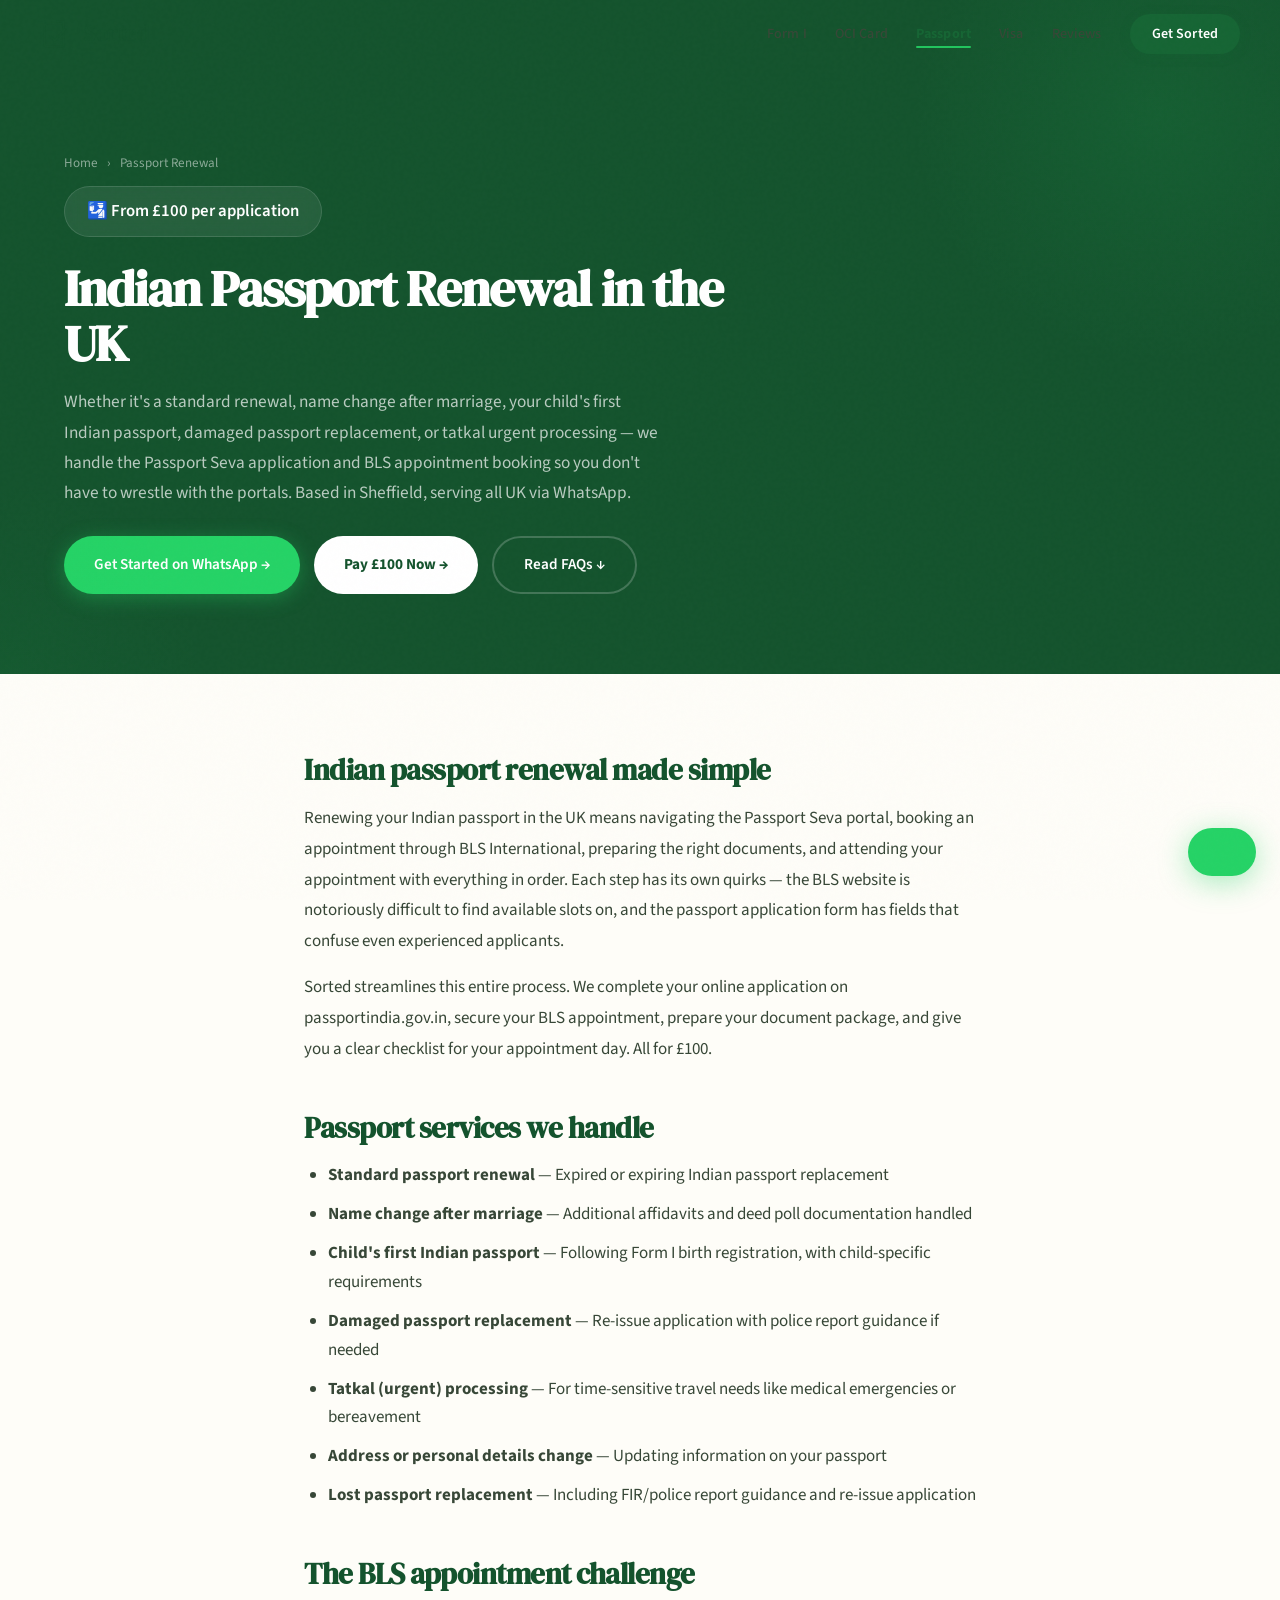
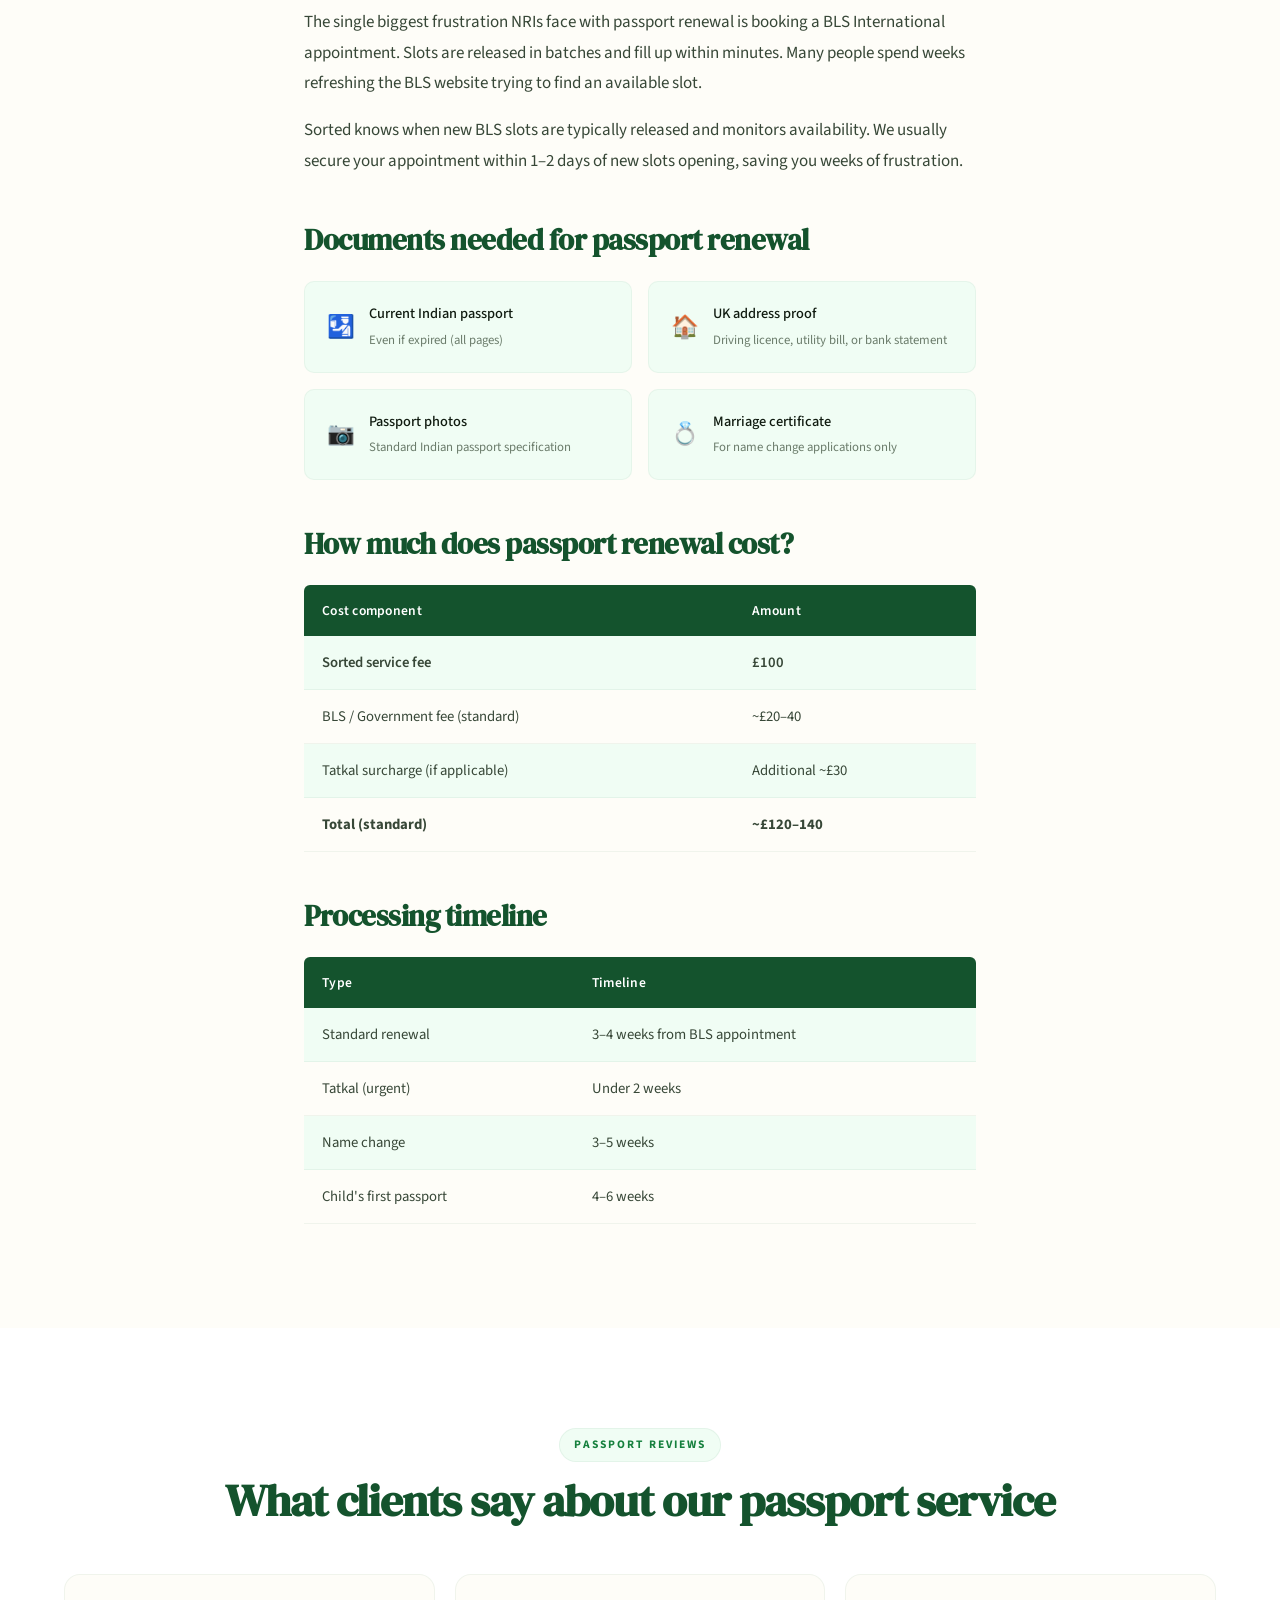
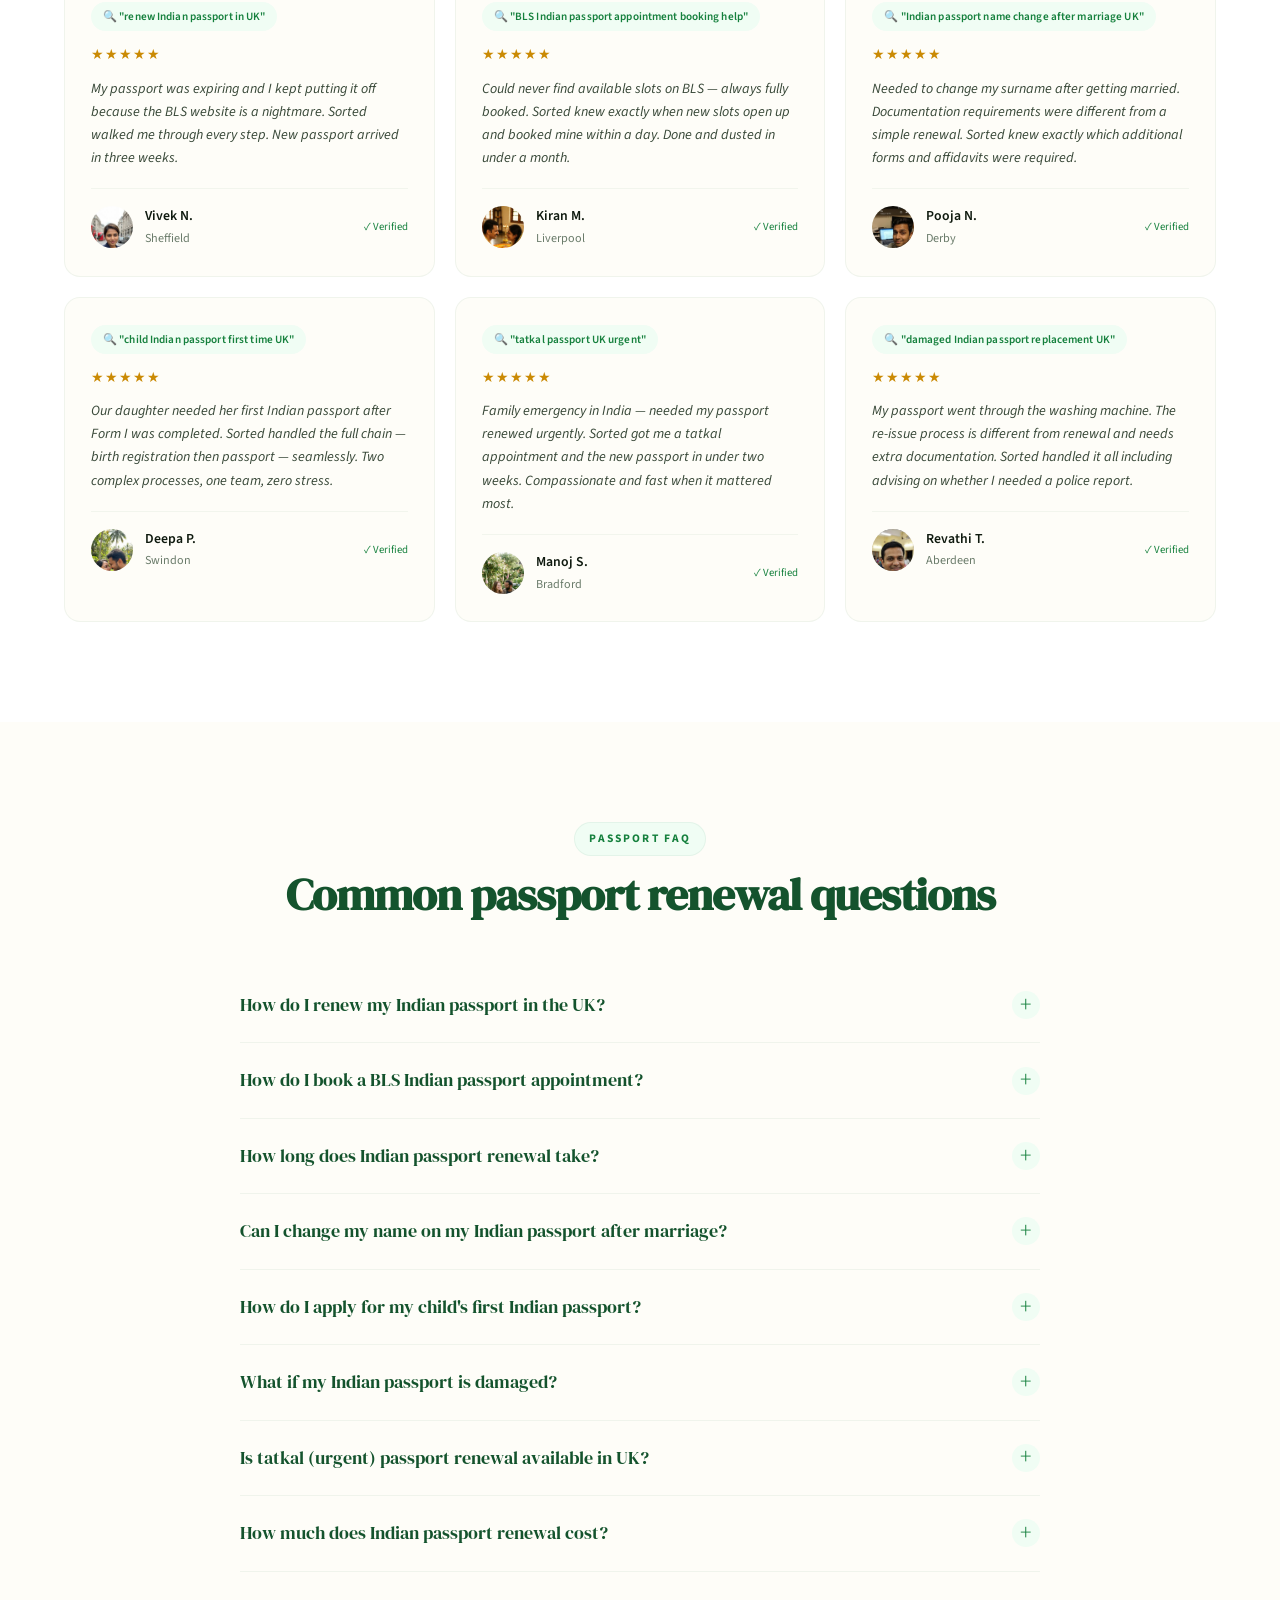
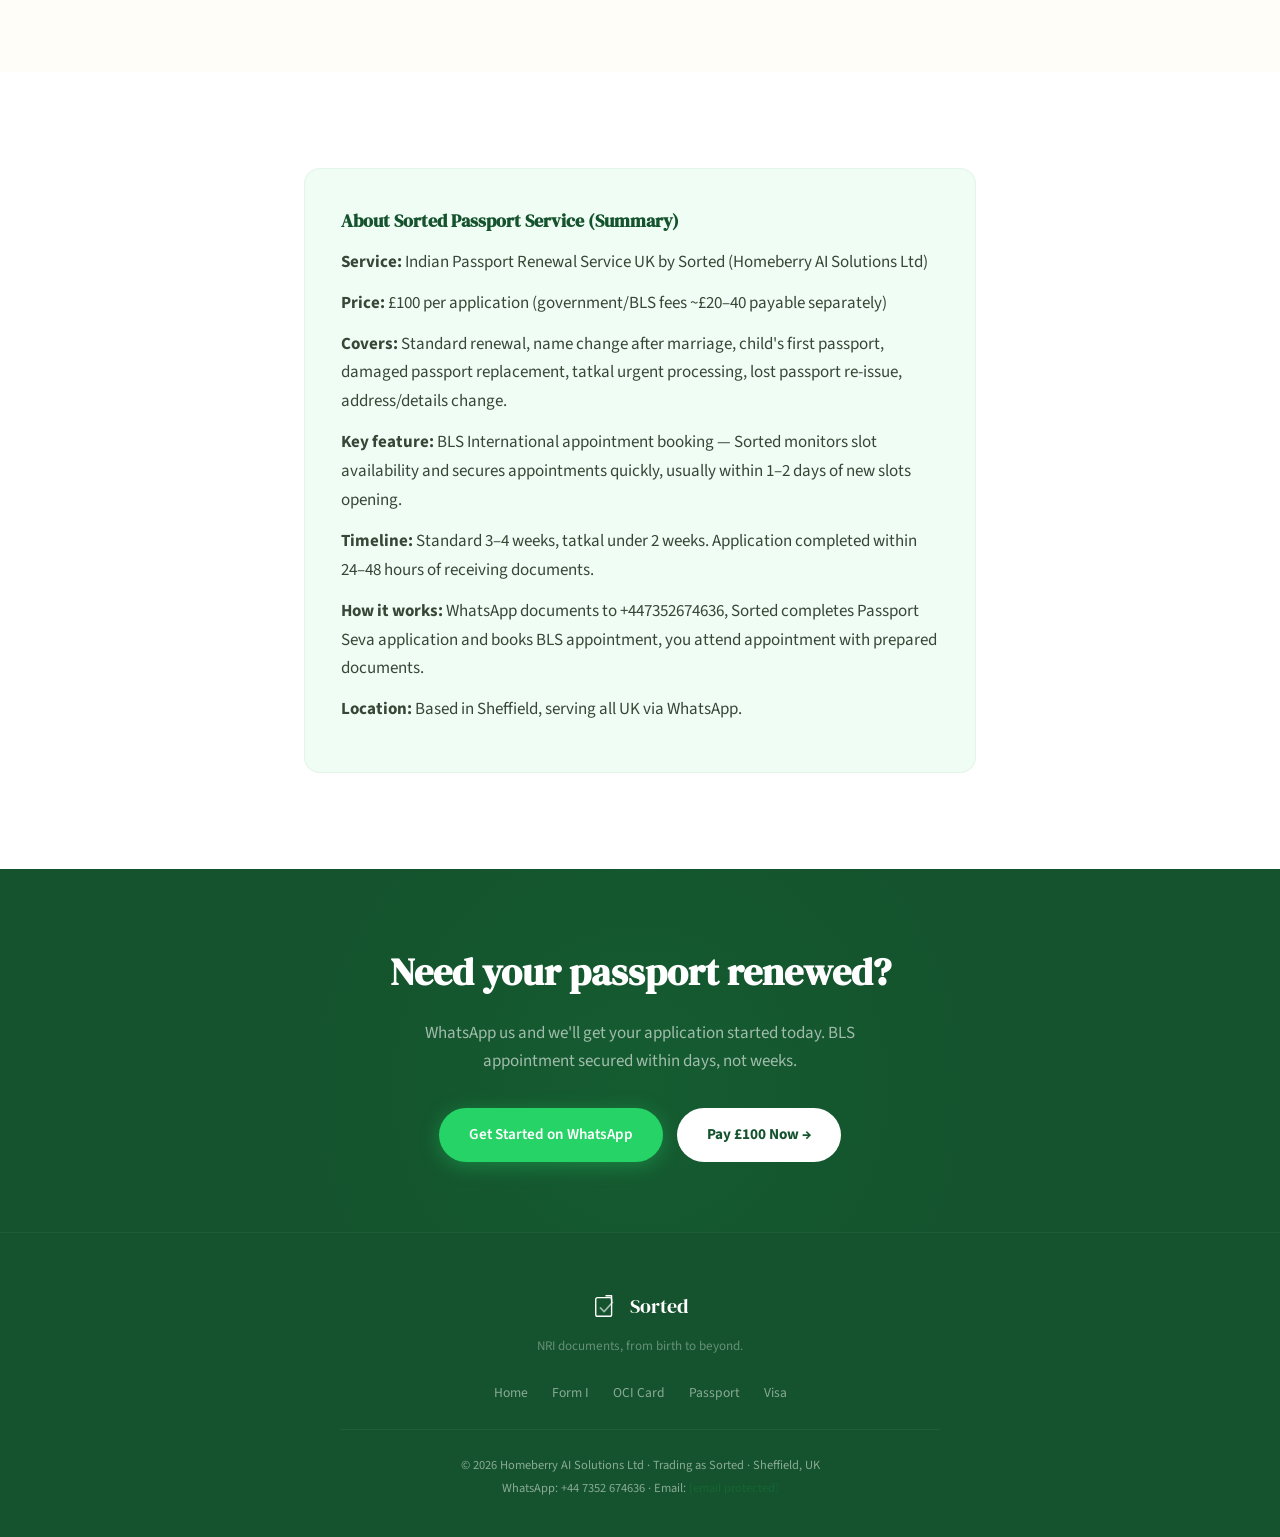
==== commit 8ad1303c: "Add files via upload" ====
--- a/passport.html
+++ b/passport.html
@@ -49,6 +49,7 @@
     <p>Whether it's a standard renewal, name change after marriage, your child's first Indian passport, damaged passport replacement, or tatkal urgent processing — we handle the Passport Seva application and BLS appointment booking so you don't have to wrestle with the portals. Based in Sheffield, serving all UK via WhatsApp.</p>
     <div style="display:flex;gap:14px;flex-wrap:wrap;">
       <a href="https://wa.me/447352674636?text=Hi!%20I%20need%20help%20with%20Indian%20passport%20renewal" class="btn btn-whatsapp" target="_blank" rel="noopener">Get Started on WhatsApp →</a>
+      <a href="https://buy.stripe.com/dRmeVf8dke4Pb4DfrL3F602" class="btn" style="background:#fff;color:#14532d;font-weight:700;border:none;" target="_blank" rel="noopener">Pay £100 Now →</a>
       <a href="#faq" class="btn btn-secondary" style="border-color:rgba(255,255,255,0.2);color:white;">Read FAQs ↓</a>
     </div>
   </div>
@@ -184,13 +185,9 @@
 <div class="cta-band">
   <h2>Need your passport renewed?</h2>
   <p>WhatsApp us and we'll get your application started today. BLS appointment secured within days, not weeks.</p>
-  <div class="btn-group"><a href="https://wa.me/447352674636?text=Hi!%20I%20need%20help%20with%20passport%20renewal" class="btn btn-whatsapp" target="_blank" rel="noopener">Get Started on WhatsApp</a></div>
+  <div class="btn-group"><a href="https://wa.me/447352674636?text=Hi!%20I%20need%20help%20with%20passport%20renewal" class="btn btn-whatsapp" target="_blank" rel="noopener">Get Started on WhatsApp</a><a href="https://buy.stripe.com/dRmeVf8dke4Pb4DfrL3F602" class="btn" style="background:#fff;color:#14532d;font-weight:700;border:none;" target="_blank" rel="noopener">Pay £100 Now →</a></div>
 </div>
 
-<footer class="footer"><div class="footer-logo"><svg viewBox="0 0 60 60" fill="none" aria-hidden="true"><rect x="8" y="12" width="34" height="40" rx="4" stroke="white" stroke-width="3"/><path d="M30 8L42 8L42 20" stroke="white" stroke-width="3" stroke-linecap="round" stroke-linejoin="round"/><path d="M18 34L26 42L44 22" stroke="rgba(255,255,255,0.6)" stroke-width="3.5" stroke-linecap="round" stroke-linejoin="round"/></svg><span>Sorted</span></div><p class="footer-tagline">NRI documents, from birth to beyond.</p><div class="footer-links"><a href="/">Home</a><a href="/form-i.html">Form I</a><a href="/oci.html">OCI Card</a><a href="/passport.html">Passport</a><a href="/visa.html">Visa</a></div><div class="footer-divider"></div><p class="footer-legal">© 2026 Homeberry AI Solutions Ltd · Trading as Sorted · Sheffield, UK<br>WhatsApp: +44 7352 674636 · Email: info@homeberry.ai</p></footer>
+<footer class="footer"><div class="footer-logo"><svg viewBox="0 0 60 60" fill="none" aria-hidden="true"><rect x="8" y="12" width="34" height="40" rx="4" stroke="white" stroke-width="3"/><path d="M30 8L42 8L42 20" stroke="white" stroke-width="3" stroke-linecap="round" stroke-linejoin="round"/><path d="M18 34L26 42L44 22" stroke="rgba(255,255,255,0.6)" stroke-width="3.5" stroke-linecap="round" stroke-linejoin="round"/></svg><span>Sorted</span></div><p class="footer-tagline">NRI documents, from birth to beyond.</p><div class="footer-links"><a href="/">Home</a><a href="/form-i.html">Form I</a><a href="/oci.html">OCI Card</a><a href="/passport.html">Passport</a><a href="/visa.html">Visa</a></div><div class="footer-divider"></div><p class="footer-legal">© 2026 Homeberry AI Solutions Ltd · Trading as Sorted · Sheffield, UK<br>WhatsApp: +44 7352 674636 · Email: <a href="/cdn-cgi/l/email-protection" class="__cf_email__" data-cfemail="caa3a4aca58aa2a5a7afa8afb8b8b3e4aba3">[email&#160;protected]</a></p></footer>
 
-<a href="https://wa.me/447352674636?text=Hi!%20I%20need%20passport%20help" class="wa-float" target="_blank" rel="noopener"><svg viewBox="0 0 24 24" fill="currentColor"><path d="M17.472 14.382c-.297-.149-1.758-.867-2.03-.967-.273-.099-.471-.148-.67.15-.197.297-.767.966-.94 1.164-.173.199-.347.223-.644.075-.297-.15-1.255-.463-2.39-1.475-.883-.788-1.48-1.761-1.653-2.059-.173-.297-.018-.458.13-.606.134-.133.298-.347.446-.52.149-.174.198-.298.298-.497.099-.198.05-.371-.025-.52-.075-.149-.669-1.612-.916-2.207-.242-.579-.487-.5-.669-.51-.173-.008-.371-.01-.57-.01-.198 0-.52.074-.792.372-.272.297-1.04 1.016-1.04 2.479 0 1.462 1.065 2.875 1.213 3.074.149.198 2.096 3.2 5.077 4.487.709.306 1.262.489 1.694.625.712.227 1.36.195 1.871.118.571-.085 1.758-.719 2.006-1.413.248-.694.248-1.289.173-1.413-.074-.124-.272-.198-.57-.347m-5.421 7.403h-.004a9.87 9.87 0 01-5.031-1.378l-.361-.214-3.741.982.998-3.648-.235-.374a9.86 9.86 0 01-1.51-5.26c.001-5.45 4.436-9.884 9.888-9.884 2.64 0 5.122 1.03 6.988 2.898a9.825 9.825 0 012.893 6.994c-.003 5.45-4.437 9.884-9.885 9.884m8.413-18.297A11.815 11.815 0 0012.05 0C5.495 0 .16 5.335.157 11.892c0 2.096.547 4.142 1.588 5.945L.057 24l6.305-1.654a11.882 11.882 0 005.683 1.448h.005c6.554 0 11.89-5.335 11.893-11.893a11.821 11.821 0 00-3.48-8.413z"/></svg><span>Get Sorted</span></a>
-
-<script src="js/main.js"></script>
-</body>
-</html>
+<a href="https://wa.me/447352674636?text=Hi!%20I%20need%20passport%20help" class="wa-float" target="_blank" rel="noopener"><svg viewBox="0 0 24 24" fill="currentColor"><path d="M17.472 14.382c-.297-.149-1.758-.867-2.03-.967-.273-.099-.471-.148-.67.15-.197.297-.767.966-.94 1.164-.173.199-.347.223-.644.075-.297-.15-1.255-.463-2.39-1.475-.883-.788-1.48-1.761-1.653-2.059-.173-.297-.018-.458.13-.606.134-.133.298-.347.446-.52.149-.174.198-.298.298-.497.099-.198.05-.371-.025-.52-.075-.149-.669-1.612-.916-2.207-.242-.579-.487-.5-.669-.51-.173-.008-.371-.01-.57-.01-.198 0-.52.074-.792.372-.272.297-1.04 1.016-1.04 2.479 0 1.462 1.065 2.875 1.213 3.074.149.198 2.096 3.2 5.077 4.487.709.306 1.262.489 1.694.625.712.227 1.36.195 1.871.118.571-.085 1.758-.719 2.006-1.413.248-.694.248-1.289.173-1.413-.074-.124-.272-.198-.57-.347m-5.421 7.403h-.004a9.87 9.87 0 01-5.031-1.378l-.361-.214-3.741.982.998-3.648-.235-.374a9.86 9.86 0 01-1.51-5.26c.001-5.45 4.436-9.884 9.888-9.884 2.64 0 5.122 1.03 6.988 2.898a9.825 9.825 0 012.893 6.994c-.003 5.45-4.437 9.884-9.885 9.884m8.413-18.297A11.815 11.815 0 0012.05 0C5.495 0 .16 5.335.157 11.892c0 2.096.547 4.142 1.588 5.945L.057 24l6.305-1.654a11.882 11.882 0 005.683 1.448h.005c6.554 0 11.89-5.335 11.893-11.893
